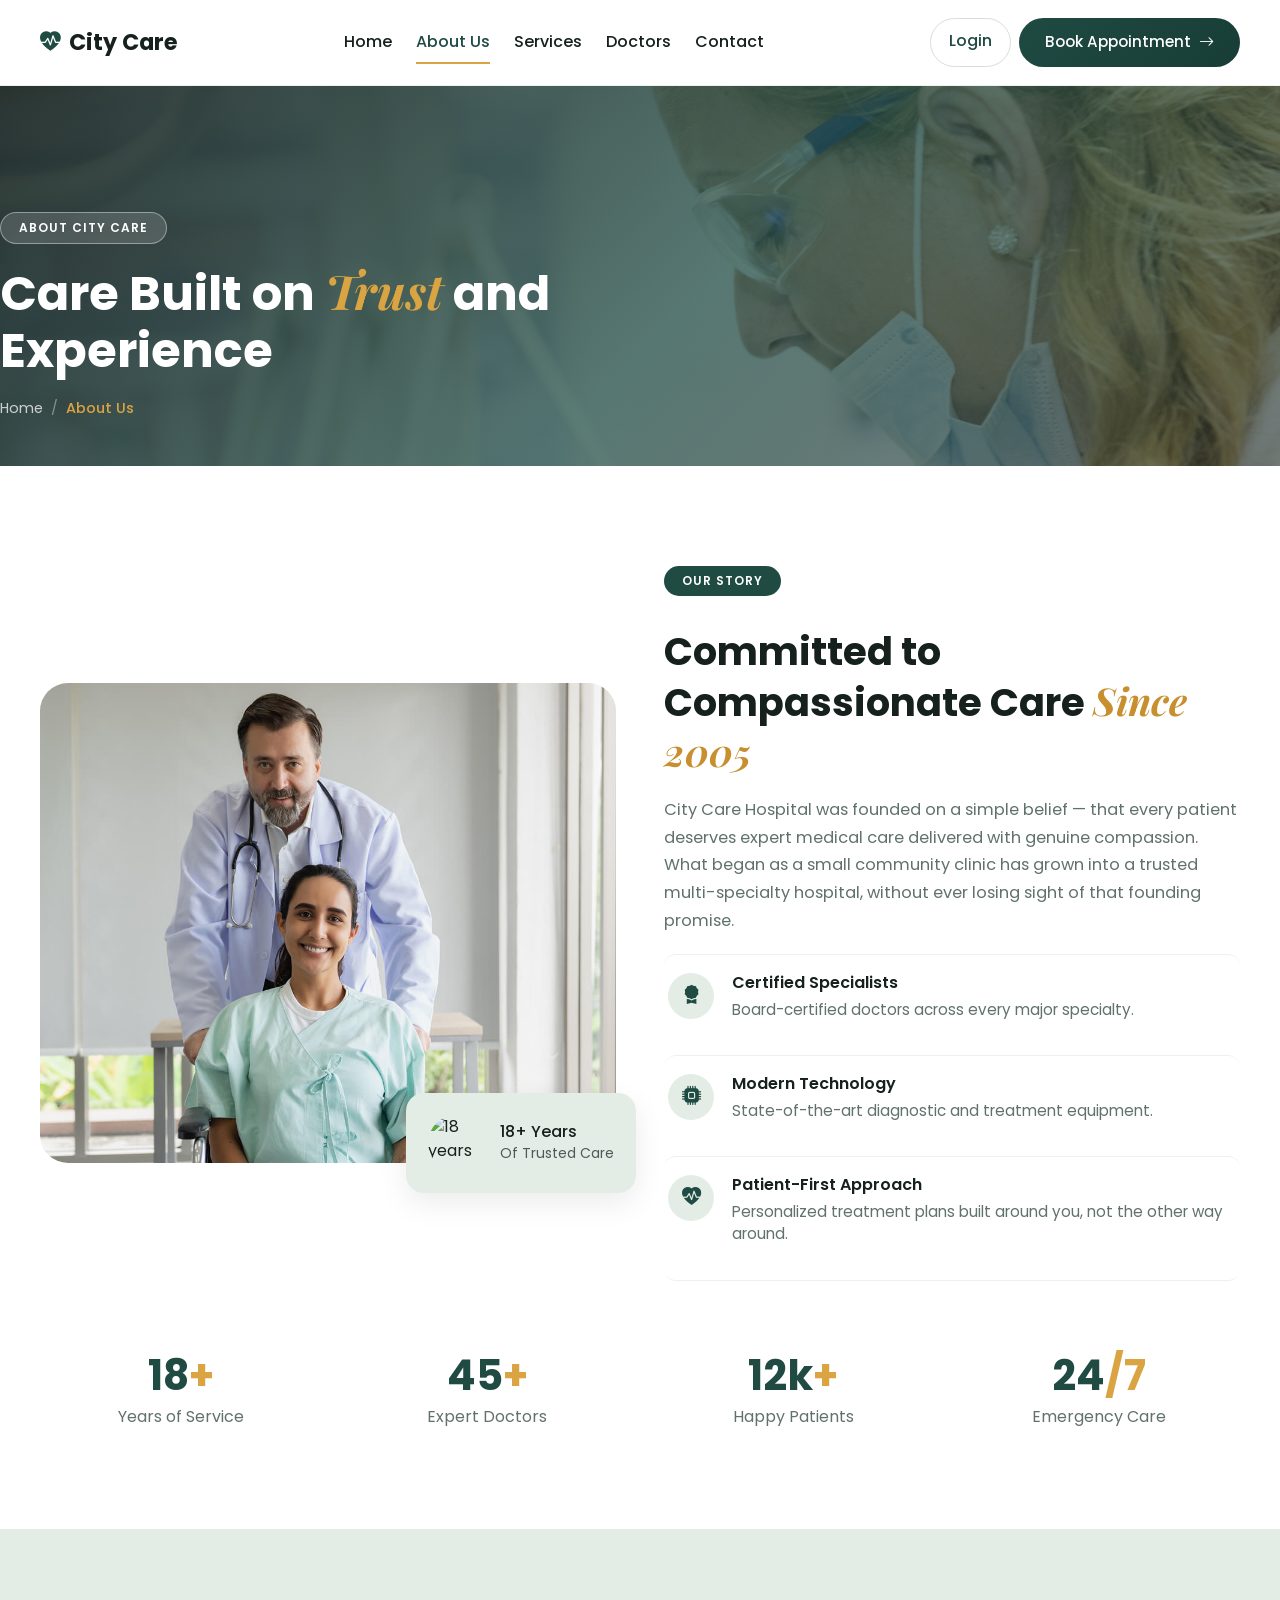
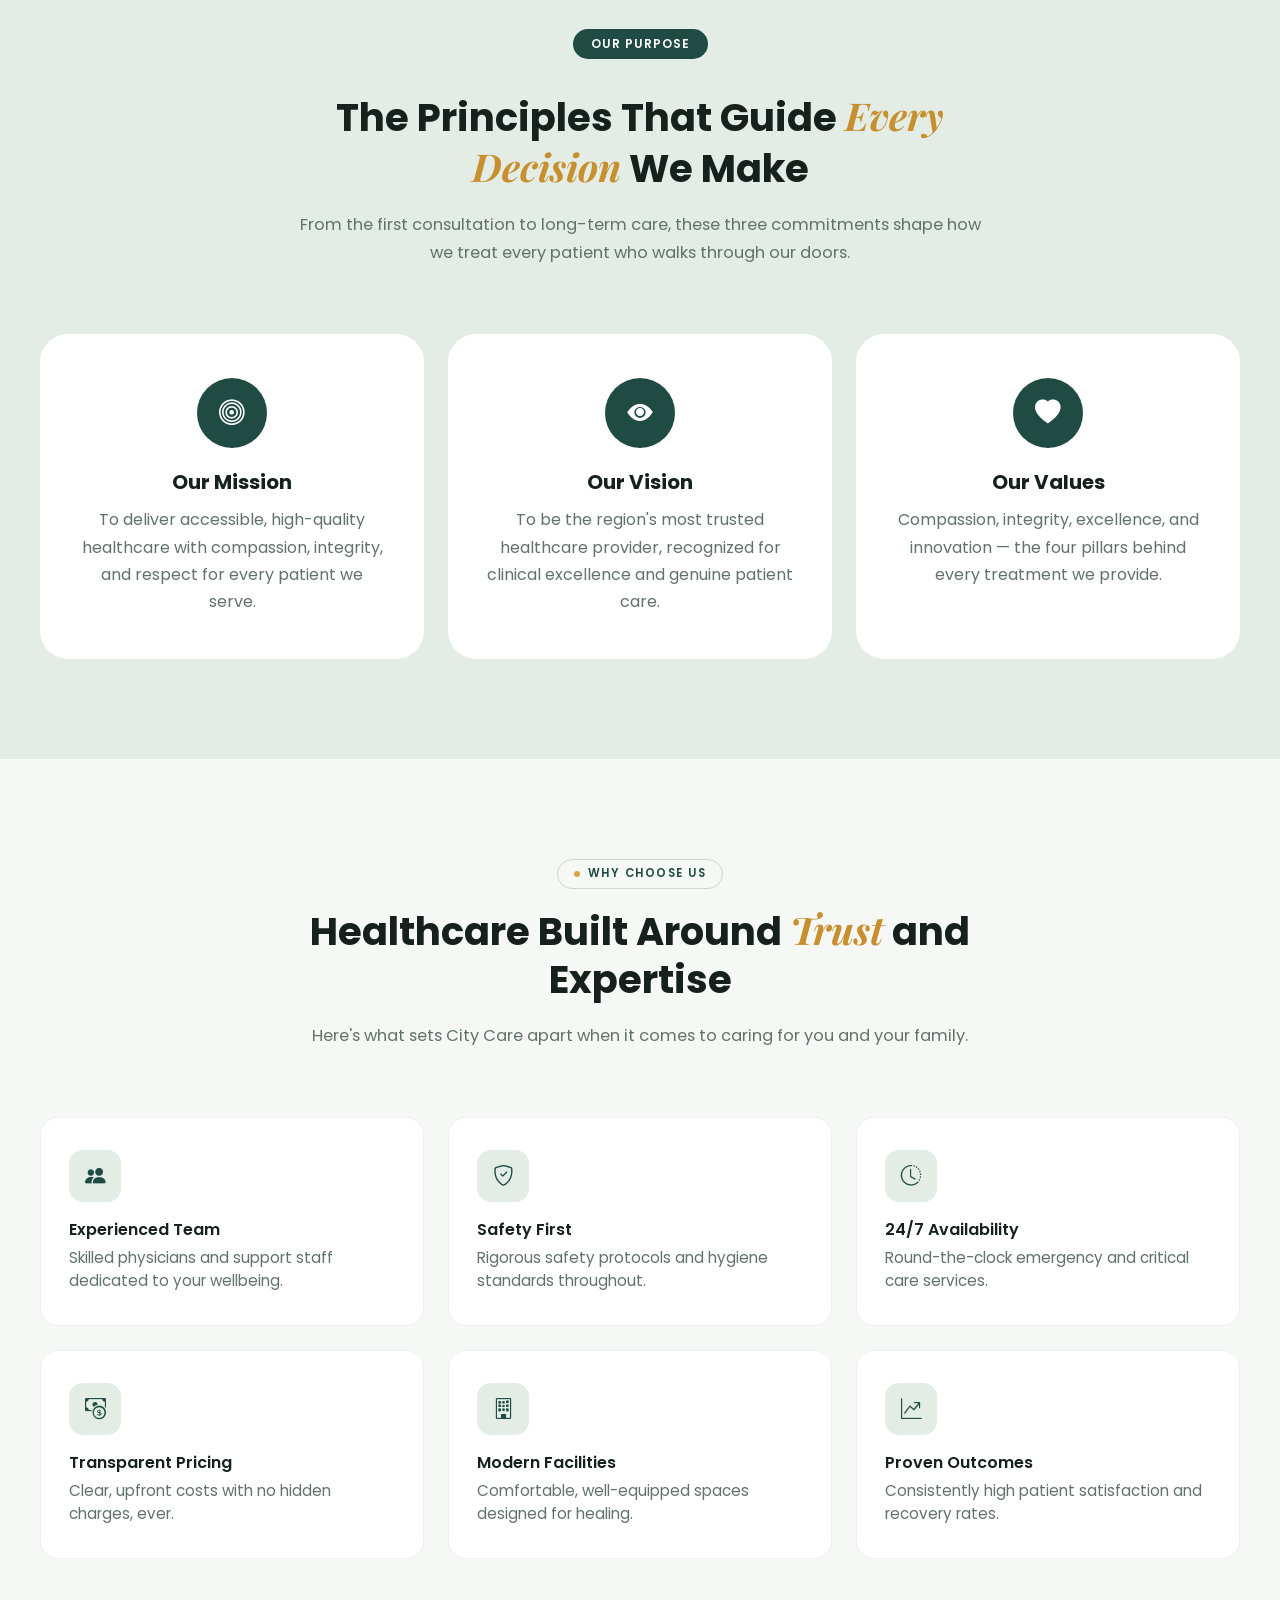
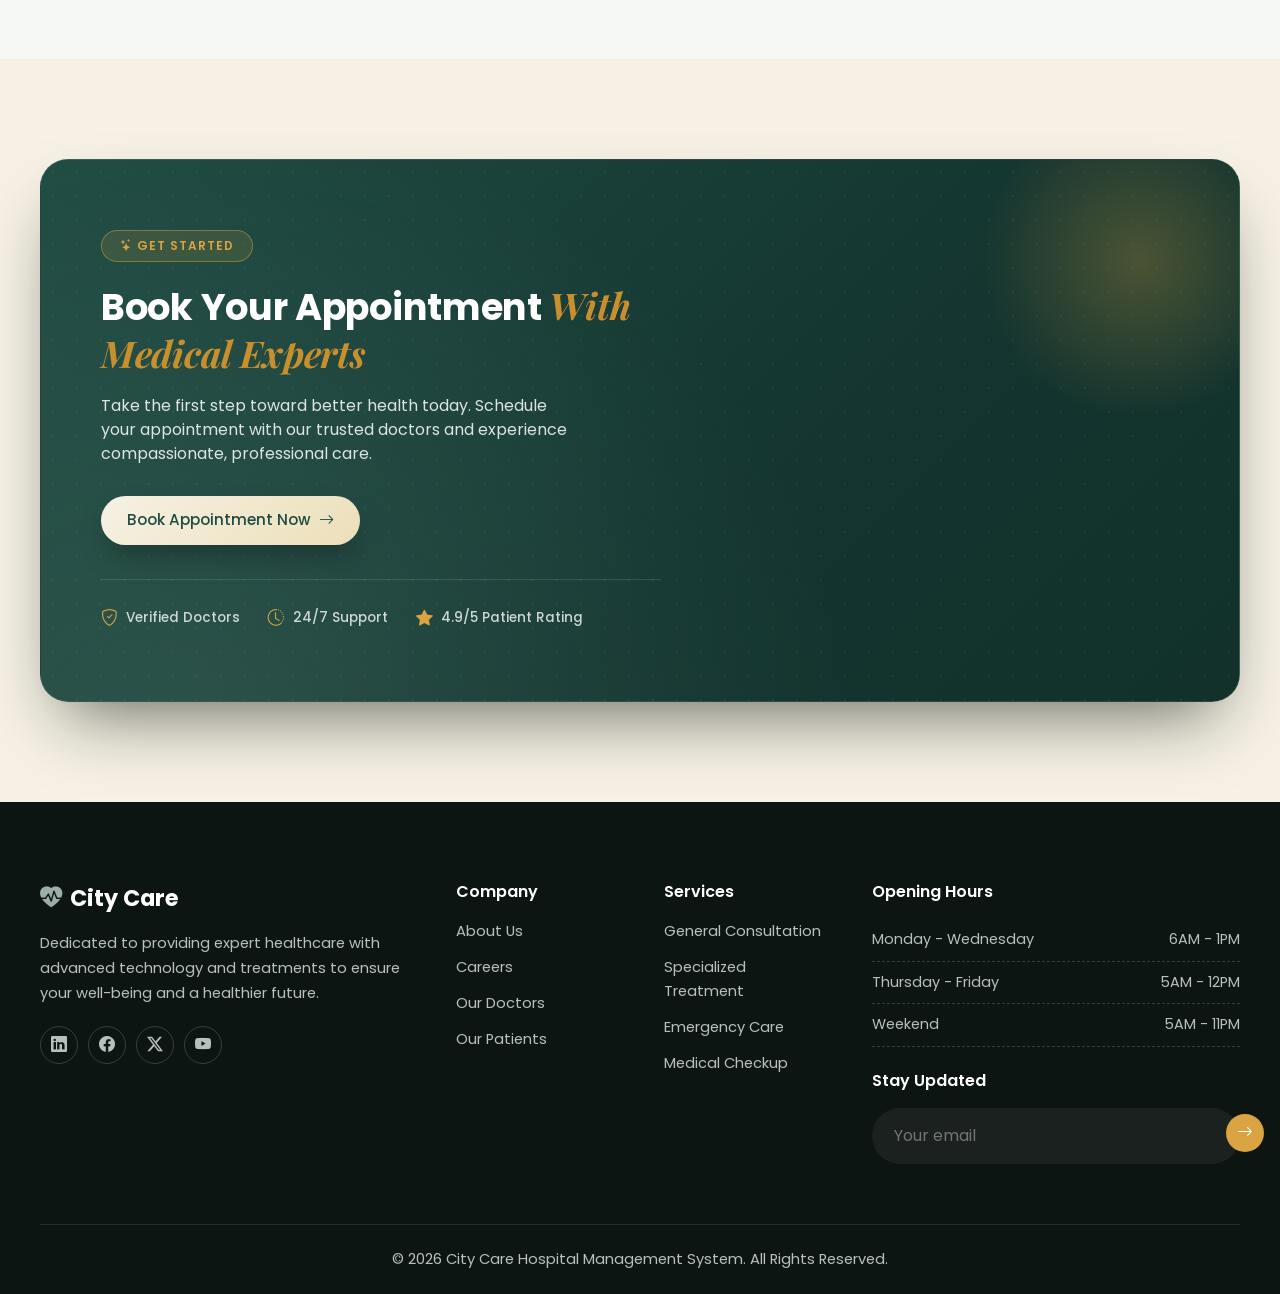
==== about.html @ d6dcb99e "about page design" ====
<!DOCTYPE html>
<html lang="en">
<head>
<meta charset="UTF-8">
<meta name="viewport" content="width=device-width, initial-scale=1.0">
<title>About Us | City Care Hospital</title>

<!-- Bootstrap 5 CSS -->
<link href="https://cdn.jsdelivr.net/npm/bootstrap@5.3.3/dist/css/bootstrap.min.css" rel="stylesheet">
<!-- Bootstrap Icons -->
<link rel="stylesheet" href="https://cdn.jsdelivr.net/npm/bootstrap-icons@1.11.3/font/bootstrap-icons.css">
<!-- Google Fonts -->
<link href="https://fonts.googleapis.com/css2?family=Poppins:wght@400;500;600;700;800&family=Playfair+Display:ital@1&display=swap" rel="stylesheet">

<!-- Site-wide styles (navbar, footer, buttons, cta-banner, section utilities) -->
<link rel="stylesheet" href="css/style.css">
<!-- About page only styles -->
<link rel="stylesheet" href="css/about.css">
</head>
<body>

<!-- ============ NAVBAR ============ -->
<header class="site-header" id="siteHeader">
  <nav class="navbar navbar-light bg-white">
    <div class="container">
      <a class="navbar-brand" href="index.html">
        <i class="bi bi-heart-pulse-fill"></i>City Care
      </a>
      <button class="navbar-toggler" type="button" data-bs-toggle="collapse" data-bs-target="#navMenu"
              aria-controls="navMenu" aria-expanded="false" aria-label="Toggle navigation">
        <span class="toggler-line line1"></span>
        <span class="toggler-line line2"></span>
        <span class="toggler-line line3"></span>
      </button>
      <div class="collapse navbar-collapse" id="navMenu">
        <div class="mobile-menu-card">
          <ul class="navbar-nav mx-auto mb-2 mb-lg-0 text-center">
            <li class="nav-item"><a class="nav-link" href="index.html">Home</a></li>
            <li class="nav-item"><a class="nav-link active" href="about.html">About Us</a></li>
            <li class="nav-item"><a class="nav-link" href="services.html">Services</a></li>
            <li class="nav-item"><a class="nav-link" href="doctors.html">Doctors</a></li>
            <li class="nav-item"><a class="nav-link" href="contact.html">Contact</a></li>
          </ul>
          <div class="d-flex gap-2 justify-content-center mt-3 mt-lg-0">
            <a href="login.php" class="btn btn-login">Login</a>
            <a href="appointment.html" class="btn btn-dark-pill">
              Book Appointment <i class="bi bi-arrow-right"></i>
            </a>
          </div>
        </div>
      </div>
    </div>
  </nav>
</header>

<!-- ============ PAGE HEADER (banner) ============ -->
<section class="page-header">
  <img src="Image/darkostojanovic-doctor-563429.jpg" alt="About City Care Hospital" class="page-header-img">
  <div class="page-header-overlay"></div>
  <div class="container position-relative">
    <span class="badge-pill">ABOUT CITY CARE</span>
    <h1>Care Built on <em>Trust</em> and Experience</h1>
    <nav aria-label="breadcrumb">
      <ol class="page-header-breadcrumb">
        <li><a href="index.html">Home</a></li>
        <li class="active">About Us</li>
      </ol>
    </nav>
  </div>
</section>

<!-- ============ SECTION 1 — OUR STORY ============ -->
<section class="story-section section-pad">
  <div class="container">
    <div class="row g-5 align-items-center">
      <div class="col-lg-6">
        <div class="about-img-wrap reveal">
          <img src="Image/About-CU9S3T4.jpg" alt="City Care Hospital team" class="about-img">
          <div class="about-quote-card">
            <div class="d-flex align-items-center gap-3">
              <img src="https://placehold.co/56x56/2c3e3d/ffffff?text=18" class="rounded-circle" alt="18 years">
              <div>
                <h6 class="mb-0">18+ Years</h6>
                <small class="text-muted">Of Trusted Care</small>
              </div>
            </div>
          </div>
        </div>
      </div>
      <div class="col-lg-6">
        <div class="reveal reveal-delay-1">
          <span class="badge-pill-dark">OUR STORY</span>
          <h2 class="section-title">Committed to Compassionate Care <em>Since 2005</em></h2>
          <p class="section-desc">City Care Hospital was founded on a simple belief — that every patient deserves expert medical care delivered with genuine compassion. What began as a small community clinic has grown into a trusted multi-specialty hospital, without ever losing sight of that founding promise.</p>

          <div class="feature-row">
            <div class="feature-icon"><i class="bi bi-award-fill"></i></div>
            <div>
              <h6>Certified Specialists</h6>
              <p>Board-certified doctors across every major specialty.</p>
            </div>
          </div>
          <div class="feature-row">
            <div class="feature-icon"><i class="bi bi-cpu-fill"></i></div>
            <div>
              <h6>Modern Technology</h6>
              <p>State-of-the-art diagnostic and treatment equipment.</p>
            </div>
          </div>
          <div class="feature-row">
            <div class="feature-icon"><i class="bi bi-heart-pulse-fill"></i></div>
            <div>
              <h6>Patient-First Approach</h6>
              <p>Personalized treatment plans built around you, not the other way around.</p>
            </div>
          </div>
        </div>
      </div>
    </div>

    <div class="row stats-row text-center reveal reveal-delay-2">
      <div class="col-6 col-md-3">
        <h3>18<span>+</span></h3>
        <p>Years of Service</p>
      </div>
      <div class="col-6 col-md-3">
        <h3>45<span>+</span></h3>
        <p>Expert Doctors</p>
      </div>
      <div class="col-6 col-md-3">
        <h3>12k<span>+</span></h3>
        <p>Happy Patients</p>
      </div>
      <div class="col-6 col-md-3">
        <h3>24<span>/7</span></h3>
        <p>Emergency Care</p>
      </div>
    </div>
  </div>
</section>

<!-- ============ SECTION 2 — MISSION, VISION & VALUES ============ -->
<section class="purpose-section section-pad">
  <div class="container">
    <div class="row justify-content-center text-center mb-5">
      <div class="col-lg-7 reveal">
        <span class="badge-pill-dark">OUR PURPOSE</span>
        <h2 class="section-title">The Principles That Guide <em>Every Decision</em> We Make</h2>
        <p class="section-desc mx-auto">From the first consultation to long-term care, these three commitments shape how we treat every patient who walks through our doors.</p>
      </div>
    </div>

    <div class="row g-4">
      <div class="col-lg-4 col-md-6">
        <div class="purpose-card reveal">
          <div class="purpose-icon"><i class="bi bi-bullseye"></i></div>
          <h5>Our Mission</h5>
          <p>To deliver accessible, high-quality healthcare with compassion, integrity, and respect for every patient we serve.</p>
        </div>
      </div>
      <div class="col-lg-4 col-md-6">
        <div class="purpose-card reveal reveal-delay-1">
          <div class="purpose-icon"><i class="bi bi-eye-fill"></i></div>
          <h5>Our Vision</h5>
          <p>To be the region's most trusted healthcare provider, recognized for clinical excellence and genuine patient care.</p>
        </div>
      </div>
      <div class="col-lg-4 col-md-6">
        <div class="purpose-card reveal reveal-delay-2">
          <div class="purpose-icon"><i class="bi bi-heart-fill"></i></div>
          <h5>Our Values</h5>
          <p>Compassion, integrity, excellence, and innovation — the four pillars behind every treatment we provide.</p>
        </div>
      </div>
    </div>
  </div>
</section>

<!-- ============ SECTION 3 — WHY CHOOSE US ============ -->
<section class="why-section section-pad">
  <div class="container">
    <div class="row justify-content-center text-center mb-5">
      <div class="col-lg-7 reveal">
        <span class="badge-outline">WHY CHOOSE US</span>
        <h2 class="section-title">Healthcare Built Around <em>Trust</em> and Expertise</h2>
        <p class="section-desc mx-auto">Here's what sets City Care apart when it comes to caring for you and your family.</p>
      </div>
    </div>

    <div class="row g-4">
      <div class="col-lg-4 col-md-6">
        <div class="why-card reveal">
          <div class="why-icon"><i class="bi bi-people-fill"></i></div>
          <h6>Experienced Team</h6>
          <p>Skilled physicians and support staff dedicated to your wellbeing.</p>
        </div>
      </div>
      <div class="col-lg-4 col-md-6">
        <div class="why-card reveal reveal-delay-1">
          <div class="why-icon"><i class="bi bi-shield-check"></i></div>
          <h6>Safety First</h6>
          <p>Rigorous safety protocols and hygiene standards throughout.</p>
        </div>
      </div>
      <div class="col-lg-4 col-md-6">
        <div class="why-card reveal reveal-delay-2">
          <div class="why-icon"><i class="bi bi-clock-history"></i></div>
          <h6>24/7 Availability</h6>
          <p>Round-the-clock emergency and critical care services.</p>
        </div>
      </div>
      <div class="col-lg-4 col-md-6">
        <div class="why-card reveal">
          <div class="why-icon"><i class="bi bi-cash-coin"></i></div>
          <h6>Transparent Pricing</h6>
          <p>Clear, upfront costs with no hidden charges, ever.</p>
        </div>
      </div>
      <div class="col-lg-4 col-md-6">
        <div class="why-card reveal reveal-delay-1">
          <div class="why-icon"><i class="bi bi-building"></i></div>
          <h6>Modern Facilities</h6>
          <p>Comfortable, well-equipped spaces designed for healing.</p>
        </div>
      </div>
      <div class="col-lg-4 col-md-6">
        <div class="why-card reveal reveal-delay-2">
          <div class="why-icon"><i class="bi bi-graph-up-arrow"></i></div>
          <h6>Proven Outcomes</h6>
          <p>Consistently high patient satisfaction and recovery rates.</p>
        </div>
      </div>
    </div>
  </div>
</section>

<!-- ============ CTA BANNER ============ -->
<section class="cta-banner-section section-pad">
  <div class="container">
    <div class="cta-banner reveal">
      <span class="badge-pill"><i class="bi bi-stars"></i>GET STARTED</span>
      <h2>Book Your Appointment <em>With Medical Experts</em></h2>
      <p>Take the first step toward better health today. Schedule your appointment with our trusted doctors and experience compassionate, professional care.</p>
      <a href="appointment.html" class="btn btn-cream-pill">Book Appointment Now <i class="bi bi-arrow-right"></i></a>
      <div class="cta-trust-row">
        <div class="cta-trust-item"><i class="bi bi-shield-check"></i>Verified Doctors</div>
        <div class="cta-trust-item"><i class="bi bi-clock-history"></i>24/7 Support</div>
        <div class="cta-trust-item"><i class="bi bi-star-fill"></i>4.9/5 Patient Rating</div>
      </div>
    </div>
  </div>
</section>

<!-- ============ FOOTER ============ -->
<footer class="site-footer">
  <div class="container">
    <div class="row g-5">
      <div class="col-lg-4">
        <a class="footer-brand" href="index.html"><i class="bi bi-heart-pulse-fill"></i>City Care</a>
        <p>Dedicated to providing expert healthcare with advanced technology and treatments to ensure your well-being and a healthier future.</p>
        <div class="footer-socials">
          <a href="#"><i class="bi bi-linkedin"></i></a>
          <a href="#"><i class="bi bi-facebook"></i></a>
          <a href="#"><i class="bi bi-twitter-x"></i></a>
          <a href="#"><i class="bi bi-youtube"></i></a>
        </div>
      </div>
      <div class="col-lg-2 col-6">
        <h6>Company</h6>
        <ul class="footer-links">
          <li><a href="about.html">About Us</a></li>
          <li><a href="#">Careers</a></li>
          <li><a href="doctors.html">Our Doctors</a></li>
          <li><a href="#">Our Patients</a></li>
        </ul>
      </div>
      <div class="col-lg-2 col-6">
        <h6>Services</h6>
        <ul class="footer-links">
          <li><a href="services.html">General Consultation</a></li>
          <li><a href="services.html">Specialized Treatment</a></li>
          <li><a href="services.html">Emergency Care</a></li>
          <li><a href="services.html">Medical Checkup</a></li>
        </ul>
      </div>
      <div class="col-lg-4">
        <h6>Opening Hours</h6>
        <div class="hours-row"><span>Monday - Wednesday</span><span>6AM - 1PM</span></div>
        <div class="hours-row"><span>Thursday - Friday</span><span>5AM - 12PM</span></div>
        <div class="hours-row"><span>Weekend</span><span>5AM - 11PM</span></div>

        <h6 class="mt-4">Stay Updated</h6>
        <form class="newsletter-form">
          <input type="email" placeholder="Your email">
          <button type="submit"><i class="bi bi-arrow-right"></i></button>
        </form>
      </div>
    </div>

    <div class="footer-bottom">
      <p class="mb-0">&copy; 2026 City Care Hospital Management System. All Rights Reserved.</p>
    </div>
  </div>
</footer>

<script src="https://cdn.jsdelivr.net/npm/bootstrap@5.3.3/dist/js/bootstrap.bundle.min.js"></script>
<script>
  // Sticky header shadow on scroll
  document.addEventListener('DOMContentLoaded', function () {
    var header = document.getElementById('siteHeader');
    function toggleHeaderShadow() {
      if (window.scrollY > 8) {
        header.classList.add('is-scrolled');
      } else {
        header.classList.remove('is-scrolled');
      }
    }
    toggleHeaderShadow();
    window.addEventListener('scroll', toggleHeaderShadow, { passive: true });

    // Close the mobile menu automatically when a nav link is clicked
    var navMenu = document.getElementById('navMenu');
    if (navMenu) {
      navMenu.querySelectorAll('.nav-link, .btn-login, .btn-dark-pill').forEach(function (link) {
        link.addEventListener('click', function () {
          if (navMenu.classList.contains('show') && window.bootstrap) {
            var collapseInstance = bootstrap.Collapse.getOrCreateInstance(navMenu);
            collapseInstance.hide();
          }
        });
      });
    }
  });

  // Scroll-reveal animation for sections & cards
  document.addEventListener('DOMContentLoaded', function () {
    var revealEls = document.querySelectorAll('.reveal');
    if (!('IntersectionObserver' in window)) {
      revealEls.forEach(function (el) { el.classList.add('is-visible'); });
      return;
    }
    var observer = new IntersectionObserver(function (entries) {
      entries.forEach(function (entry) {
        if (entry.isIntersecting) {
          entry.target.classList.add('is-visible');
          observer.unobserve(entry.target);
        }
      });
    }, { threshold: 0.15, rootMargin: '0px 0px -60px 0px' });
    revealEls.forEach(function (el) { observer.observe(el); });
  });
</script>
</body>
</html>
---- css/style.css ----
/* =========================================================
   City Care Hospital — Home Page Styles
   Breakpoints: Tablet <= 1024px | Mobile <= 767px
   ========================================================= */

:root {
  --dark: #1f4b43;
  --dark-2: #143530;
  --accent: #d9a441;
  --accent-2: #c78f2e;
  --sage: #e3ede6;
  --sage-2: #d3e3d9;
  --cream: #f6f1e4;
  --text: #16211d;
  --text-muted: #61716b;
  --footer-bg: #0c1512;
  --radius-lg: 28px;
  --radius-md: 18px;

  /* Section padding — desktop / tablet(<=1024px) / mobile(<=767px) */
  --sec-pad-y: 100px;
  --sec-pad-x: 40px;
}

@media (max-width: 1024px) {
  :root { --sec-pad-y: 60px; --sec-pad-x: 40px; }
}
@media (max-width: 767px) {
  :root { --sec-pad-y: 50px; --sec-pad-x: 20px; }
}

* { box-sizing: border-box; }

html { scroll-behavior: smooth; }

body {
  font-family: 'Poppins', sans-serif;
  color: var(--text);
  background: #ffffff;
  overflow-x: hidden;
}

em {
  font-family: 'Playfair Display', serif;
  font-style: italic;
  color: var(--accent-2);
}

/* Bootstrap's .container ships with its own 1.5rem left/right gutter
   (--bs-gutter-x) AND a stepped max-width that jumps between fixed
   values (960px from 992px up to 1199px, 1140px from 1200px, etc).
   We handle horizontal spacing ourselves via --sec-pad-x, so the
   gutter is switched off, and instead of Bootstrap's stepped jumps
   (which starved the desktop navbar of room around 1025px-1199px)
   the container just flows with the viewport up to a single sane cap
   so content never stretches edge-to-edge on very wide screens. */
.container,
.container-fluid,
.container-sm,
.container-md,
.container-lg,
.container-xl,
.container-xxl {
  --bs-gutter-x: 0;
  width: 100%;
  max-width: 1320px;
  margin-left: auto;
  margin-right: auto;
  padding-left: 0;
  padding-right: 0;
}

.section-pad {
  padding: var(--sec-pad-y) var(--sec-pad-x);
}
.section-pad > .container { max-width: 1200px; }

/* ---------- Scroll reveal ---------- */
.reveal {
  opacity: 0;
  transform: translateY(28px);
  transition: opacity 0.7s ease, transform 0.7s ease;
}
.reveal.is-visible {
  opacity: 1;
  transform: translateY(0);
}
.reveal-delay-1.is-visible { transition-delay: 0.1s; }
.reveal-delay-2.is-visible { transition-delay: 0.2s; }
.reveal-delay-3.is-visible { transition-delay: 0.3s; }
.reveal-delay-4.is-visible { transition-delay: 0.4s; }

.section-title {
  font-size: 2.4rem;
  font-weight: 700;
  line-height: 1.25;
  margin: 16px 0 18px;
}

.section-desc {
  color: var(--text-muted);
  font-size: 1.02rem;
  line-height: 1.7;
  margin-bottom: 20px;
}

/* ---------- Badges ---------- */
.badge-pill {
  display: inline-block;
  background: rgba(255,255,255,0.15);
  color: #fff;
  border: 1px solid rgba(255,255,255,0.4);
  padding: 6px 18px;
  border-radius: 40px;
  font-size: 0.75rem;
  letter-spacing: 1px;
  font-weight: 600;
  margin-bottom: 20px;
}

.badge-pill-dark {
  display: inline-block;
  background: var(--dark);
  color: #fff;
  padding: 6px 18px;
  border-radius: 40px;
  font-size: 0.75rem;
  letter-spacing: 1px;
  font-weight: 600;
  margin-bottom: 16px;
}

.badge-outline {
  display: inline-block;
  border: 1px solid #cfd6d2;
  color: var(--dark);
  padding: 5px 16px;
  border-radius: 40px;
  font-size: 0.72rem;
  letter-spacing: 1.5px;
  font-weight: 600;
  position: relative;
}
.badge-outline::before {
  content: '';
  display: inline-block;
  width: 6px; height: 6px;
  border-radius: 50%;
  background: var(--accent);
  margin-right: 8px;
}

/* ---------- Buttons ---------- */
.btn-dark-pill {
  background: linear-gradient(135deg, var(--dark) 0%, var(--dark-2) 100%);
  background-size: 160% 160%;
  background-position: 0% 50%;
  color: #fff;
  border-radius: 40px;
  padding: 13px 26px;
  font-weight: 500;
  font-size: 0.95rem;
  display: inline-flex;
  align-items: center;
  gap: 8px;
  border: none;
  box-shadow: 0 6px 18px rgba(31,75,67,0.0);
  transition: background-position 0.5s ease, box-shadow 0.3s ease, transform 0.25s ease;
}
.btn-dark-pill i { transition: transform 0.3s ease; }
.btn-dark-pill:hover {
  background-position: 100% 50%;
  color: #fff;
  transform: translateY(-3px);
  box-shadow: 0 12px 26px rgba(31,75,67,0.28);
}
.btn-dark-pill:hover i { transform: translateX(4px); }
.btn-dark-pill:active { transform: translateY(-1px) scale(0.98); }

.btn-cream-pill {
  background: linear-gradient(135deg, var(--cream) 0%, #ecdfb9 100%);
  color: var(--dark);
  border-radius: 40px;
  padding: 13px 26px;
  font-weight: 500;
  font-size: 0.95rem;
  display: inline-flex;
  align-items: center;
  gap: 8px;
  border: none;
  transition: transform 0.25s ease, box-shadow 0.3s ease;
}
.btn-cream-pill i { transition: transform 0.3s ease; }
.btn-cream-pill:hover {
  transform: translateY(-3px);
  color: var(--dark);
  box-shadow: 0 12px 26px rgba(0,0,0,0.16);
}
.btn-cream-pill:hover i { transform: translateX(4px); }
.btn-cream-pill:active { transform: translateY(-1px) scale(0.98); }

.btn-login {
  color: var(--dark);
  font-weight: 500;
  padding: 10px 18px;
  border: 1px solid #d8ded9;
  border-radius: 40px;
  transition: background 0.25s ease, border-color 0.25s ease, transform 0.2s ease;
}
.btn-login:hover { background: var(--sage); color: var(--dark); border-color: var(--sage-2); transform: translateY(-2px); }

/* ============ NAVBAR ============ */
.site-header {
  border-bottom: 1px solid #eef1ef;
  position: sticky;
  top: 0;
  z-index: 1030;
  background: #fff;
  transition: box-shadow 0.3s ease, padding 0.3s ease;
}
.site-header.is-scrolled {
  box-shadow: 0 8px 24px rgba(15,28,25,0.08);
  border-bottom-color: transparent;
}

.navbar {
  padding: 18px 0;
  transition: padding 0.3s ease;
}
.navbar > .container { padding-left: var(--sec-pad-x); padding-right: var(--sec-pad-x); position: relative; }
.site-header.is-scrolled .navbar { padding: 12px 0; }

.navbar-brand {
  font-weight: 700;
  font-size: 1.4rem;
  color: var(--text) !important;
  display: flex;
  align-items: center;
  gap: 8px;
  /* Bootstrap's own .navbar-brand ships with margin-right: 1rem,
     which added an extra 16px only on the logo side and threw off
     the equal-gap split around the centered nav links. */
  margin-right: 0;
}
.navbar-brand i { color: var(--dark); font-size: 1.3rem; }

.nav-link {
  color: var(--text) !important;
  font-weight: 500;
  margin: 0 12px;
  position: relative;
}
.nav-link::after {
  content: '';
  position: absolute;
  left: 0; bottom: -2px;
  width: 0; height: 2px;
  background: var(--accent);
  transition: width 0.3s ease;
}
.nav-link.active, .nav-link:hover { color: var(--dark) !important; }
.nav-link.active::after, .nav-link:hover::after { width: 100%; }

/* ---------- Custom animated hamburger / cross toggler ---------- */
.navbar-toggler {
  width: 46px;
  height: 46px;
  display: flex;
  flex-direction: column;
  align-items: center;
  justify-content: center;
  gap: 5px;
  background: var(--sage);
  border: none;
  border-radius: 12px;
  padding: 0;
  box-shadow: none !important;
  transition: background 0.3s ease;
}
.navbar-toggler:hover { background: var(--sage-2); }
.navbar-toggler:focus { box-shadow: none; outline: none; }
.navbar-toggler .toggler-line {
  display: block;
  width: 20px;
  height: 2px;
  border-radius: 2px;
  background: var(--dark);
  transition: transform 0.3s ease, opacity 0.25s ease;
}
.navbar-toggler[aria-expanded="true"] { background: var(--dark); }
.navbar-toggler[aria-expanded="true"] .toggler-line { background: #fff; }
.navbar-toggler[aria-expanded="true"] .toggler-line.line1 { transform: translateY(7px) rotate(45deg); }
.navbar-toggler[aria-expanded="true"] .toggler-line.line2 { opacity: 0; transform: scaleX(0); }
.navbar-toggler[aria-expanded="true"] .toggler-line.line3 { transform: translateY(-7px) rotate(-45deg); }

/* ---------- Desktop nav — expanded from custom 1025px breakpoint up ---------- */
/* (Bootstrap's own breakpoints don't land on 1024px, so the toggle/expand
   behaviour is handled manually here instead of via .navbar-expand-lg) */
@media (min-width: 1025px) {
  .navbar-toggler { display: none !important; }
  .navbar-collapse {
    display: flex !important;
    flex-basis: auto;
    flex-grow: 1;
    align-items: center;
  }
  /* .mobile-menu-card only exists to give the mobile dropdown its own
     white card + padding — on desktop it must not interfere with the
     row layout, so it becomes a transparent pass-through flex row. */
  .mobile-menu-card {
    display: flex !important;
    align-items: center;
    flex: 1;
    background: transparent;
    padding: 0;
    margin: 0;
    box-shadow: none;
    border: none;
  }
  /* Nav links sit centered in the middle of the header, with the
     logo on the left and the login/book buttons hugging the right —
     auto margins on both sides of the nav (and before the buttons)
     split the remaining space evenly, and unlike absolute-centering
     this can never overlap the buttons on a narrower desktop width. */
  /* Exactly two auto-margin edges (nav's left, buttons' left) split
     the leftover space into two EQUAL gaps: logo-to-nav and
     nav-to-buttons. (Giving the nav auto margins on both sides, on
     top of the buttons' own left auto margin, was three competing
     auto edges — the middle gap ended up roughly double the first.) */
  .navbar-collapse .navbar-nav {
    flex-direction: row;
    margin: 0 !important;
    margin-left: auto !important;
  }
  .navbar-collapse .d-flex {
    flex-direction: row !important;
    margin-left: auto !important;
  }
}

/* ---------- Mobile dropdown menu panel — up to 1024px ---------- */
@media (max-width: 1024px) {
  /* Float the open menu over the page instead of pushing content
     (like the hero) down when it expands. */
  .navbar { position: relative; }
  .navbar > .container { position: relative; }

  /* Keep the toggle button breathing room when the sticky header
     shrinks on scroll — the desktop padding drop (18px -> 12px) reads
     as too tight on mobile, where the header sits flush at the very
     top of the viewport. */
  .site-header.is-scrolled .navbar { padding: 16px 0; }
  .navbar-collapse {
    position: absolute;
    top: 138%;
    left: 0;
    right: 0;
    /* Solid backdrop color filling the whole space below the header,
       so whatever section sits behind (hero image, etc.) never shows
       through — the white menu card floats on top of this with its
       own padding/gap. */
    background: var(--sage);
    margin-top: 0;
    padding: 16px;
    min-height: 100vh;
    z-index: 1040;
  }
  .mobile-menu-card {
    background: #fff;
    border-radius: var(--radius-md);
    padding: 18px;
    box-shadow: 0 20px 45px rgba(15,28,25,0.18);
    border: 1px solid #eef1ef;
    position: relative;
    z-index: 1;
  }
  .navbar-nav { gap: 2px; }
  .nav-link {
    margin: 0 !important;
    padding: 13px 16px !important;
    border-radius: 10px;
    text-align: left;
  }
  .nav-link::after { display: none; }
  .nav-link.active, .nav-link:hover { background: var(--sage); }
  .navbar-nav + div {
    border-top: 1px solid #eef1ef;
    margin-top: 14px;
    padding-top: 16px;
    flex-direction: column;
  }
  .navbar-nav + div .btn-login,
  .navbar-nav + div .btn-dark-pill {
    width: 100%;
    justify-content: center;
  }
}

/* ============ HERO ============ */
.hero {
  position: relative;
  min-height: 640px;
  display: flex;
  align-items: center;
  overflow: hidden;
}
.hero .container { padding-left: 0; padding-right: 0; max-width: 1400px; position: relative; z-index: 2; }

/* ---------- Hero image slider ---------- */
.hero-carousel {
  position: absolute;
  inset: 0;
  z-index: 0;
}
.hero-carousel .carousel-inner,
.hero-carousel .carousel-item {
  height: 100%;
}
.hero-carousel .carousel-item img {
  width: 100%;
  height: 100%;
  object-fit: cover;
  display: block;
  animation: heroZoom 9s ease-in-out infinite alternate;
}
@keyframes heroZoom {
  from { transform: scale(1); }
  to { transform: scale(1.08); }
}

.hero-carousel-indicators {
  position: absolute;
  left: var(--sec-pad-x);
  bottom: 28px;
  z-index: 3;
  display: flex;
  gap: 10px;
}
.hero-carousel-indicators button {
  width: 30px;
  height: 4px;
  border: none;
  border-radius: 4px;
  background: rgba(255,255,255,0.4);
  padding: 0;
  transition: background 0.3s ease, width 0.3s ease;
}
.hero-carousel-indicators button.active { background: var(--accent); width: 42px; }

.hero-carousel-arrow {
  position: absolute;
  top: 50%;
  transform: translateY(-50%);
  z-index: 3;
  width: 46px; height: 46px;
  border-radius: 50%;
  border: 1px solid rgba(255,255,255,0.4);
  background: rgba(15,28,25,0.35);
  color: #fff;
  display: flex;
  align-items: center;
  justify-content: center;
  font-size: 1.1rem;
  transition: background 0.3s ease, border-color 0.3s ease, transform 0.3s ease;
}
.hero-carousel-arrow:hover { background: var(--accent); border-color: var(--accent); }
.hero-carousel-arrow.prev { left: var(--sec-pad-x); }
.hero-carousel-arrow.next { right: var(--sec-pad-x); }

.hero-overlay {
  position: absolute; inset: 0;
  z-index: 1;
  background: linear-gradient(100deg, rgba(12,21,18,0.88) 15%, rgba(15,28,25,0.55) 60%, rgba(15,28,25,0.25) 100%);
}
.hero-text {
  position: relative;
  padding: var(--sec-pad-y) var(--sec-pad-x);
  color: #fff;
  animation: heroFadeUp 0.9s ease both;
}
.hero-title {
  font-size: 3.4rem;
  font-weight: 700;
  line-height: 1.18;
  margin-bottom: 20px;
}
.hero-desc { font-size: 1.05rem; opacity: 0.9; max-width: 520px; margin-bottom: 30px; }
.hero-actions { margin-top: 10px; }

@keyframes heroFadeUp {
  from { opacity: 0; transform: translateY(24px); }
  to { opacity: 1; transform: translateY(0); }
}

.watch-now {
  display: flex;
  align-items: center;
  gap: 12px;
  color: #fff;
  font-weight: 500;
  text-decoration: none;
}
.play-circle {
  width: 46px; height: 46px;
  border: 1px solid rgba(255,255,255,0.6);
  border-radius: 50%;
  display: flex; align-items: center; justify-content: center;
  font-size: 1.1rem;
  transition: background 0.3s ease, transform 0.3s ease, border-color 0.3s ease;
}
.watch-now:hover { color: #fff; }
.watch-now:hover .play-circle {
  background: var(--accent);
  border-color: var(--accent);
  transform: scale(1.08);
}

/* ============ ABOUT ============ */
.about-img-wrap { position: relative; }
.about-img { width: 100%; height: 480px; object-fit: cover; border-radius: var(--radius-lg); display: block; }
.about-quote-card img.rounded-circle {
  width: 56px;
  height: 56px;
  object-fit: cover;
  flex-shrink: 0;
}
.about-quote-card {
  position: absolute;
  right: -20px; bottom: -30px;
  background: var(--sage);
  border-radius: var(--radius-md);
  padding: 22px;
  max-width: 320px;
  box-shadow: 0 10px 30px rgba(0,0,0,0.08);
}

.feature-row {
  display: flex;
  gap: 18px;
  padding: 18px 4px;
  border-top: 1px solid #eef1ef;
  border-radius: 12px;
  transition: background 0.3s ease, padding-left 0.3s ease;
}
.feature-row:last-of-type { border-bottom: 1px solid #eef1ef; }
.feature-row:hover { background: #f7faf8; padding-left: 12px; }
.feature-icon {
  flex: 0 0 auto;
  width: 46px; height: 46px;
  border-radius: 50%;
  background: var(--sage);
  color: var(--dark);
  display: flex; align-items: center; justify-content: center;
  font-size: 1.2rem;
  transition: background 0.3s ease, color 0.3s ease, transform 0.3s ease;
}
.feature-row:hover .feature-icon { background: var(--dark); color: #fff; transform: rotate(-8deg) scale(1.05); }
.feature-row h6 { font-weight: 600; margin-bottom: 6px; }
.feature-row p { color: var(--text-muted); font-size: 0.95rem; }

.stats-row { margin-top: 70px; }
.stats-row .col-6 { transition: transform 0.3s ease; }
.stats-row .col-6:hover { transform: translateY(-4px); }
.stats-row h3 { font-size: 2.6rem; font-weight: 700; color: var(--dark); margin-bottom: 4px; }
.stats-row h3 span { color: var(--accent); }
.stats-row p { color: var(--text-muted); margin-bottom: 0; }

/* ============ SERVICES ============ */

.services-section {
  background: #e3ede6;
}

.services-box {
  background: #f6f8f6;
  border-radius: var(--radius-lg);
  padding: 60px;
}
.service-card {
  position: relative;
  border-radius: var(--radius-md);
  overflow: hidden;
  background: #fff;
  box-shadow: 0 4px 14px rgba(15,28,25,0.05);
  transition: transform 0.35s ease, box-shadow 0.35s ease;
}
.service-card:hover {
  transform: translateY(-8px);
  box-shadow: 0 20px 40px rgba(15,28,25,0.16);
}
.service-card .service-img-wrap { overflow: hidden; }
.service-card img {
  width: 100%; height: 260px; object-fit: cover; display: block;
  transition: transform 0.5s ease;
}
.service-card:hover img { transform: scale(1.08); }
.service-arrow {
  position: absolute;
  top: 18px; right: 18px;
  width: 42px; height: 42px;
  background: var(--accent);
  color: #fff;
  border-radius: 50%;
  display: flex; align-items: center; justify-content: center;
  font-size: 1.1rem;
  transition: transform 0.3s ease, background 0.3s ease;
}
.service-card:hover .service-arrow { transform: rotate(45deg) scale(1.1); background: var(--dark); }
.service-caption { padding: 22px 20px; }
.service-caption h6 { font-weight: 600; margin-bottom: 8px; }
.service-caption p { color: var(--text-muted); font-size: 0.92rem; }

/* ============ PROCESS ============ */
.process-section { background: #fff; }
.process-steps { text-align: left; }
.process-steps .col-md-4 {
  padding-top: 26px;
  border-top: 2px solid #e5e9e6;
  margin-bottom: 20px;
}
.step-num { color: #9caea6; font-weight: 600; font-size: 0.9rem; }
.process-steps h5 { font-weight: 600; margin: 10px 0; }
.process-steps p { color: var(--text-muted); font-size: 0.95rem; }
.process-img img { width: 100%; border-radius: var(--radius-lg); display: block; }

/* ============ APPOINTMENT ============ */

.appointment-section {
  background: #1f4b43;
}

.appointment-box {
  background: var(--sage);
  border-radius: var(--radius-lg);
  overflow: hidden;
}
.appointment-img { position: relative; min-height: 560px; }
.appointment-img img { width: 100%; height: 100%; object-fit: cover; position: absolute; inset: 0; }
.appointment-img-text {
  position: relative;
  z-index: 2;
  color: #fff;
  padding: 60px;
  height: 100%;
  display: flex;
  flex-direction: column;
  justify-content: flex-end;
  background: linear-gradient(180deg, rgba(20,30,29,0) 20%, rgba(20,30,29,0.85) 100%);
}
.appointment-img-text h2 { font-size: 2rem; font-weight: 700; margin-bottom: 14px; }
.appointment-img-text p { opacity: 0.9; margin-bottom: 24px; }
/* .appointment-img-text is a column flexbox, whose default
   align-items: stretch was stretching the button to full width. */
.appointment-img-text .btn-cream-pill { align-self: flex-start; }

.appointment-form { padding: 60px; }
.appointment-form .form-label { font-weight: 500; margin-bottom: 6px; }
.appointment-form .form-control,
.appointment-form .form-select {
  border-radius: 10px;
  border: none;
  padding: 12px 14px;
}

/* ============ DOCTORS ============ */
.doctors-section {
  background: rgb(246, 248, 246);
}
.doctor-mini-card {
  position: relative;
  border-radius: var(--radius-md);
  overflow: hidden;
  box-shadow: 0 4px 14px rgba(15,28,25,0.06);
  transition: box-shadow 0.35s ease, transform 0.35s ease;
}
.doctor-mini-card:hover { transform: translateY(-8px); box-shadow: 0 20px 40px rgba(15,28,25,0.18); }
.doctor-mini-card img {
  width: 100%; height: 380px; object-fit: cover; display: block;
  transition: transform 0.5s ease;
}
.doctor-mini-card:hover img { transform: scale(1.06); }
.doctor-socials {
  position: absolute;
  top: 16px; left: 16px;
  display: flex;
  flex-direction: column;
  gap: 8px;
  opacity: 0;
  transform: translateX(-10px);
  transition: opacity 0.3s ease, transform 0.3s ease;
}
.doctor-mini-card:hover .doctor-socials { opacity: 1; transform: translateX(0); }
.doctor-socials a {
  width: 32px; height: 32px;
  background: rgba(255,255,255,0.95);
  color: var(--dark);
  border-radius: 50%;
  display: flex; align-items: center; justify-content: center;
  font-size: 0.85rem;
  transition: background 0.25s ease, color 0.25s ease;
}
.doctor-socials a:hover { background: var(--accent); color: #fff; }
.doctor-name-tag {
  position: absolute;
  left: 16px; bottom: 16px; right: 16px;
  background: #fff;
  border-radius: 12px;
  padding: 12px 16px;
  transition: background 0.3s ease;
}
.doctor-mini-card:hover .doctor-name-tag { background: var(--cream); }
.doctor-name-tag h6 { margin-bottom: 2px; font-weight: 600; }
.doctor-name-tag small { color: var(--text-muted); }

/* ============ TESTIMONIALS ============ */
.testimonial-box {
  background: var(--sage);
  border-radius: var(--radius-lg);
  padding: 60px;
}
.testimonial-main-card, .testimonial-mini-card {
  background: #fff;
  border-radius: var(--radius-md);
  padding: 26px;
  height: 100%;
  transition: transform 0.3s ease, box-shadow 0.3s ease;
}
.testimonial-main-card:hover, .testimonial-mini-card:hover {
  transform: translateY(-6px);
  box-shadow: 0 18px 36px rgba(15,28,25,0.14);
}
.stars { color: var(--accent); margin-bottom: 14px; }
.testimonial-main-card p, .testimonial-mini-card p { color: var(--text); line-height: 1.7; }

/* Auto-sliding testimonial marquee — right to left, continuous loop.
   The card set is duplicated in the HTML (two .testimonial-slide-set
   blocks) and the track animates from 0 to -50%, i.e. exactly one
   copy's width, so the loop is seamless. */
.testimonial-slider {
  overflow: hidden;
  margin-top: 32px;
  -webkit-mask-image: linear-gradient(90deg, transparent 0, #000 40px, #000 calc(100% - 40px), transparent 100%);
  mask-image: linear-gradient(90deg, transparent 0, #000 40px, #000 calc(100% - 40px), transparent 100%);
}
.testimonial-slider-track {
  display: flex;
  width: max-content;
  animation: testimonialSlide 28s linear infinite;
}
.testimonial-slider:hover .testimonial-slider-track { animation-play-state: paused; }
.testimonial-slide-set {
  display: flex;
  gap: 24px;
  padding-right: 24px;
  flex-shrink: 0;
}
.testimonial-slider .testimonial-mini-card {
  width: 380px;
  flex: 0 0 380px;
}
@keyframes testimonialSlide {
  from { transform: translateX(0); }
  to { transform: translateX(-50%); }
}
@media (prefers-reduced-motion: reduce) {
  .testimonial-slider-track { animation: none; }
}

/* ============ FAQ ============ */

.faq-section  {
  background: var(--sage);
}

.faq-img-wrap { margin-top: 24px; }
.faq-img-wrap img { width: 100%; border-radius: var(--radius-md); display: block; }
.faq-help-card {
  background: #fff;
  border-radius: var(--radius-md);
  padding: 24px;
  margin-top: 20px;
}
.faq-help-card h6 { font-weight: 600; margin-bottom: 8px; }

.accordion-item {
  border: none;
  margin-bottom: 14px;
  border-radius: var(--radius-md) !important;
  overflow: hidden;
  transition: box-shadow 0.3s ease;
}
.accordion-item:hover { box-shadow: 0 8px 24px rgba(15,28,25,0.08); }
.accordion-button {
  background: #f6f8f6;
  font-weight: 500;
  padding: 20px 24px;
  border-radius: var(--radius-md) !important;
  transition: background 0.3s ease, color 0.3s ease;
}
.accordion-button::after { transition: transform 0.3s ease; }
.accordion-button:not(.collapsed) {
  background: linear-gradient(135deg, var(--dark) 0%, var(--dark-2) 100%);
  color: #fff;
  box-shadow: none;
}
.accordion-button:not(.collapsed)::after { filter: invert(1) brightness(2); }
.accordion-button:focus { box-shadow: none; }
.accordion-body { color: var(--text-muted); padding: 4px 24px 22px; background: #f6f8f6; }

/* ============ CTA BANNER ============ */
.cta-banner-section { background: var(--cream); }
.cta-banner {
  background:
    radial-gradient(circle at 12% 115%, rgba(122,168,150,0.22) 0%, rgba(122,168,150,0) 55%),
    linear-gradient(135deg, var(--dark) 0%, var(--dark-2) 60%, #12312b 100%);
  color: #fff;
  border-radius: var(--radius-lg);
  padding: 70px 60px;
  position: relative;
  overflow: hidden;
  border: 1px solid rgba(255,255,255,0.08);
  box-shadow: 0 34px 70px -24px rgba(6,16,14,0.6);
}
.cta-banner::before {
  content: '';
  position: absolute;
  inset: 0;
  background-image: radial-gradient(rgba(255,255,255,0.07) 1px, transparent 1px);
  background-size: 24px 24px;
  opacity: 0.6;
  pointer-events: none;
}
.cta-banner::after {
  content: '';
  position: absolute;
  right: -60px; top: -60px;
  width: 320px; height: 320px;
  border-radius: 50%;
  background: radial-gradient(circle, rgba(217,164,65,0.28) 0%, rgba(217,164,65,0) 70%);
  pointer-events: none;
}
.cta-banner .badge-pill {
  background: rgba(217,164,65,0.14);
  border-color: rgba(217,164,65,0.45);
  color: var(--accent);
}
.cta-banner .badge-pill i { margin-right: 4px; }
.cta-banner h2 { font-size: 2.3rem; font-weight: 700; line-height: 1.25; max-width: 560px; margin-bottom: 16px; position: relative; letter-spacing: -0.3px; }
.cta-banner p { max-width: 480px; opacity: 0.85; margin-bottom: 30px; position: relative; }
.cta-banner .btn-cream-pill { position: relative; box-shadow: 0 14px 30px -8px rgba(0,0,0,0.35); }

.cta-trust-row {
  display: flex;
  flex-wrap: wrap;
  gap: 28px;
  margin-top: 34px;
  padding-top: 26px;
  border-top: 1px solid rgba(255,255,255,0.12);
  position: relative;
  max-width: 560px;
}
.cta-trust-item {
  display: flex;
  align-items: center;
  gap: 8px;
  font-size: 0.85rem;
  font-weight: 500;
  color: rgba(255,255,255,0.78);
}
.cta-trust-item i { color: var(--accent); font-size: 1.05rem; }

/* ============ FOOTER ============ */
.site-footer {
  background: var(--footer-bg);
  color: #b8c0bc;
  padding: 80px var(--sec-pad-x) 0;
}
.footer-brand {
  font-size: 1.4rem;
  font-weight: 700;
  color: #fff !important;
  display: flex; align-items: center; gap: 8px;
  margin-bottom: 16px;
  text-decoration: none;
}
.footer-brand i { color: #9caea6; }
.site-footer p { font-size: 0.92rem; line-height: 1.7; }

.footer-socials { display: flex; gap: 10px; margin-top: 20px; }
.footer-socials a {
  width: 38px; height: 38px;
  border: 1px solid #33403c;
  border-radius: 50%;
  display: flex; align-items: center; justify-content: center;
  color: #b8c0bc;
  transition: background 0.3s ease, color 0.3s ease, transform 0.3s ease, border-color 0.3s ease;
}
.footer-socials a:hover {
  background: var(--accent);
  border-color: var(--accent);
  color: #fff;
  transform: translateY(-3px);
}

.site-footer h6 { color: #fff; font-weight: 600; margin-bottom: 18px; }
.footer-links { list-style: none; padding: 0; margin: 0; }
.footer-links li { margin-bottom: 12px; }
.footer-links a { color: #b8c0bc; text-decoration: none; font-size: 0.92rem; }
.footer-links a:hover { color: #fff; }

.hours-row {
  display: flex; justify-content: space-between;
  padding: 10px 0;
  border-bottom: 1px dashed #33403c;
  font-size: 0.9rem;
}

.newsletter-form {
  display: flex;
  background: #1a211f;
  border-radius: 40px;
  padding: 6px;
  margin-top: 10px;
}
.newsletter-form input {
  flex: 1;
  background: transparent;
  border: none;
  color: #fff;
  padding: 10px 16px;
  outline: none;
}
.newsletter-form button {
  background: var(--accent);
  color: #fff;
  border: none;
  border-radius: 50%;
  width: 38px; height: 38px;
  flex: 0 0 auto;
  transition: background 0.3s ease, transform 0.3s ease;
}
.newsletter-form button:hover { background: var(--accent-2); transform: scale(1.08); }

.footer-bottom {
  border-top: 1px solid #262f2c;
  margin-top: 60px;
  padding: 22px 0;
  text-align: center;
  font-size: 0.85rem;
}

/* =========================================================
   TABLET — max-width: 1024px
   ========================================================= */
@media (max-width: 1024px) {
  .section-title { font-size: 2rem; }

  .hero { min-height: 560px; }
  .hero-title { font-size: 2.6rem; }
  .hero-carousel-arrow { width: 40px; height: 40px; font-size: 1rem; }

  .about-quote-card { position: static; margin-top: -40px; margin-left: auto; margin-right: auto; }

  .services-box { padding: 40px; }
  .service-card img { height: 220px; }

  .appointment-img { min-height: 420px; }
  .appointment-img-text { padding: 40px; }
  .appointment-form { padding: 40px; }

  .doctor-mini-card img { height: 320px; }

  .testimonial-box { padding: 40px; }
  .testimonial-slider .testimonial-mini-card { width: 320px; flex: 0 0 320px; }

  .cta-banner { padding: 50px 40px; }
  .cta-banner h2 { font-size: 1.9rem; }

  .stats-row { margin-top: 50px; }
  .stats-row h3 { font-size: 2.2rem; }
}

/* =========================================================
   MOBILE — max-width: 767px
   ========================================================= */
@media (max-width: 767px) {
  .section-title { font-size: 1.6rem; }
  .badge-outline, .badge-pill, .badge-pill-dark { font-size: 0.68rem; padding: 5px 14px; }

  .navbar-nav { margin-bottom: 14px; }
  .nav-link { margin: 6px 0; }

  .hero { min-height: 480px; text-align: center; }
  .hero-title { font-size: 1.9rem; }
  .hero-desc { margin-left: auto; margin-right: auto; }
  .hero-actions { justify-content: center; }
  .hero-carousel-arrow { display: none; }
  .hero-carousel-indicators { left: 0; right: 0; justify-content: center; }

  .about-img-wrap { margin-bottom: 60px; }
  .about-quote-card { position: static; margin-top: -50px; max-width: 100%; }

  .feature-row { flex-direction: column; gap: 10px; text-align: center; align-items: center; }

  .stats-row { margin-top: 40px; }
  .stats-row .col-6 { margin-bottom: 24px; }
  .stats-row h3 { font-size: 1.9rem; }

  .services-box { padding: 24px; border-radius: var(--radius-md); }
  .service-card img { height: 200px; }

  .process-steps .col-md-4 { text-align: center; }

  .appointment-img { min-height: 280px; }
  .appointment-img-text { padding: 26px; }
  .appointment-form { padding: 26px; }
  .appointment-img-text h2 { font-size: 1.5rem; }

  .doctor-mini-card img { height: 300px; }

  .testimonial-slider .testimonial-mini-card { width: 270px; flex: 0 0 270px; }
  .testimonial-slide-set { gap: 16px; padding-right: 16px; }

  .testimonial-box { padding: 24px; border-radius: var(--radius-md); }

  .faq-help-card, .faq-img-wrap { text-align: center; }

  .cta-banner { padding: 36px 22px; text-align: center; }
  .cta-banner h2 { font-size: 1.6rem; margin-left: auto; margin-right: auto; }
  .cta-banner p { margin-left: auto; margin-right: auto; }
  .cta-trust-row { justify-content: center; margin-left: auto; margin-right: auto; }

  .site-footer { text-align: center; padding-top: 50px; }
  .footer-socials { justify-content: center; }
  .hours-row { text-align: left; }
}
---- css/about.css ----
/* =========================================================
   City Care Hospital — About Page Styles
   (Navbar, footer, buttons, badges, section-pad, stats-row,
   feature-row, about-quote-card etc. all come from css/style.css —
   this file only holds what's new for the About page.)
   Breakpoints: Tablet <= 1024px | Mobile <= 767px
   ========================================================= */

/* ============ PAGE HEADER (banner) ============ */
.page-header {
  position: relative;
  min-height: 380px;
  display: flex;
  align-items: center;
  overflow: hidden;
  color: #fff;
}
.page-header-img {
  position: absolute;
  inset: 0;
  width: 100%;
  height: 100%;
  object-fit: cover;
  object-position: center 25%;
}
.page-header-overlay {
  position: absolute;
  inset: 0;
  background: linear-gradient(135deg, rgba(15,28,25,0.88) 0%, rgba(31,75,67,0.72) 55%, rgba(15,28,25,0.55) 100%);
}
.page-header .container { padding-top: 120px; padding-bottom: 40px; }
.page-header .badge-pill { margin-bottom: 18px; }
.page-header h1 {
  font-size: 3rem;
  font-weight: 700;
  max-width: 620px;
  margin-bottom: 18px;
}
.page-header h1 em {
  font-family: 'Playfair Display', serif;
  font-style: italic;
  color: var(--accent);
}
.page-header-breadcrumb {
  display: flex;
  align-items: center;
  gap: 8px;
  list-style: none;
  padding: 0;
  margin: 0;
  font-size: 0.9rem;
  color: rgba(255,255,255,0.75);
}
.page-header-breadcrumb li:not(:last-child)::after {
  content: '/';
  margin-left: 8px;
  color: rgba(255,255,255,0.4);
}
.page-header-breadcrumb a { color: rgba(255,255,255,0.75); text-decoration: none; transition: color 0.25s ease; }
.page-header-breadcrumb a:hover { color: #fff; }
.page-header-breadcrumb li.active { color: var(--accent); font-weight: 500; }

/* ============ SECTION 1 — OUR STORY ============ */
/* Reuses .about-img, .about-quote-card, .feature-row, .stats-row
   from style.css as-is — nothing extra needed here. */

/* ============ SECTION 2 — MISSION, VISION & VALUES ============ */
.purpose-section { background: var(--sage); }
.purpose-card {
  background: #fff;
  border-radius: var(--radius-lg);
  padding: 44px 36px;
  height: 100%;
  text-align: center;
  transition: transform 0.35s ease, box-shadow 0.35s ease;
}
.purpose-card:hover {
  transform: translateY(-8px);
  box-shadow: 0 20px 40px rgba(15,28,25,0.12);
}
.purpose-icon {
  width: 70px;
  height: 70px;
  margin: 0 auto 22px;
  border-radius: 50%;
  background: var(--dark);
  color: #fff;
  display: flex;
  align-items: center;
  justify-content: center;
  font-size: 1.6rem;
  transition: background 0.3s ease, transform 0.3s ease;
}
.purpose-card:hover .purpose-icon { background: var(--accent); transform: rotate(-8deg) scale(1.06); }
.purpose-card h5 { font-weight: 700; margin-bottom: 12px; }
.purpose-card p { color: var(--text-muted); line-height: 1.7; margin-bottom: 0; }

/* ============ SECTION 3 — WHY CHOOSE US ============ */
.why-section  {
    background: rgb(246, 248, 246);
}


.why-card {
  display: flex;
  flex-direction: column;
  align-items: flex-start;
  background: #fff;
  border: 1px solid #eef1ef;
  border-radius: var(--radius-md);
  padding: 32px 28px;
  height: 100%;
  transition: transform 0.3s ease, box-shadow 0.3s ease, border-color 0.3s ease;
}
.why-card:hover {
  transform: translateY(-6px);
  box-shadow: 0 18px 36px rgba(15,28,25,0.1);
  border-color: transparent;
}
.why-icon {
  width: 52px;
  height: 52px;
  margin-bottom: 18px;
  border-radius: 14px;
  background: var(--sage);
  color: var(--dark);
  display: flex;
  align-items: center;
  justify-content: center;
  font-size: 1.3rem;
  transition: background 0.3s ease, color 0.3s ease, transform 0.3s ease;
}
.why-card:hover .why-icon { background: var(--dark); color: #fff; transform: rotate(-8deg) scale(1.05); }
.why-card h6 { font-weight: 600; margin-bottom: 8px; }
.why-card p { color: var(--text-muted); font-size: 0.95rem; margin-bottom: 0; }

/* =========================================================
   TABLET — max-width: 1024px
   ========================================================= */
@media (max-width: 1024px) {
  .page-header { min-height: 320px; }
  .page-header .container { padding-top: 100px; padding-bottom: 32px; }
  .page-header h1 { font-size: 2.4rem; }

  .purpose-card { padding: 36px 26px; }
}

/* =========================================================
   MOBILE — max-width: 767px
   ========================================================= */
@media (max-width: 767px) {
  .page-header { min-height: 280px; text-align: center; }
  .page-header .container { padding-top: 90px; padding-bottom: 26px; }
  .page-header h1 { font-size: 1.8rem; margin-left: auto; margin-right: auto; }
  .page-header-breadcrumb { justify-content: center; }

  .purpose-card { padding: 30px 22px; }
  .why-card { align-items: center; text-align: center; }
  .why-icon { margin-left: auto; margin-right: auto; }
}
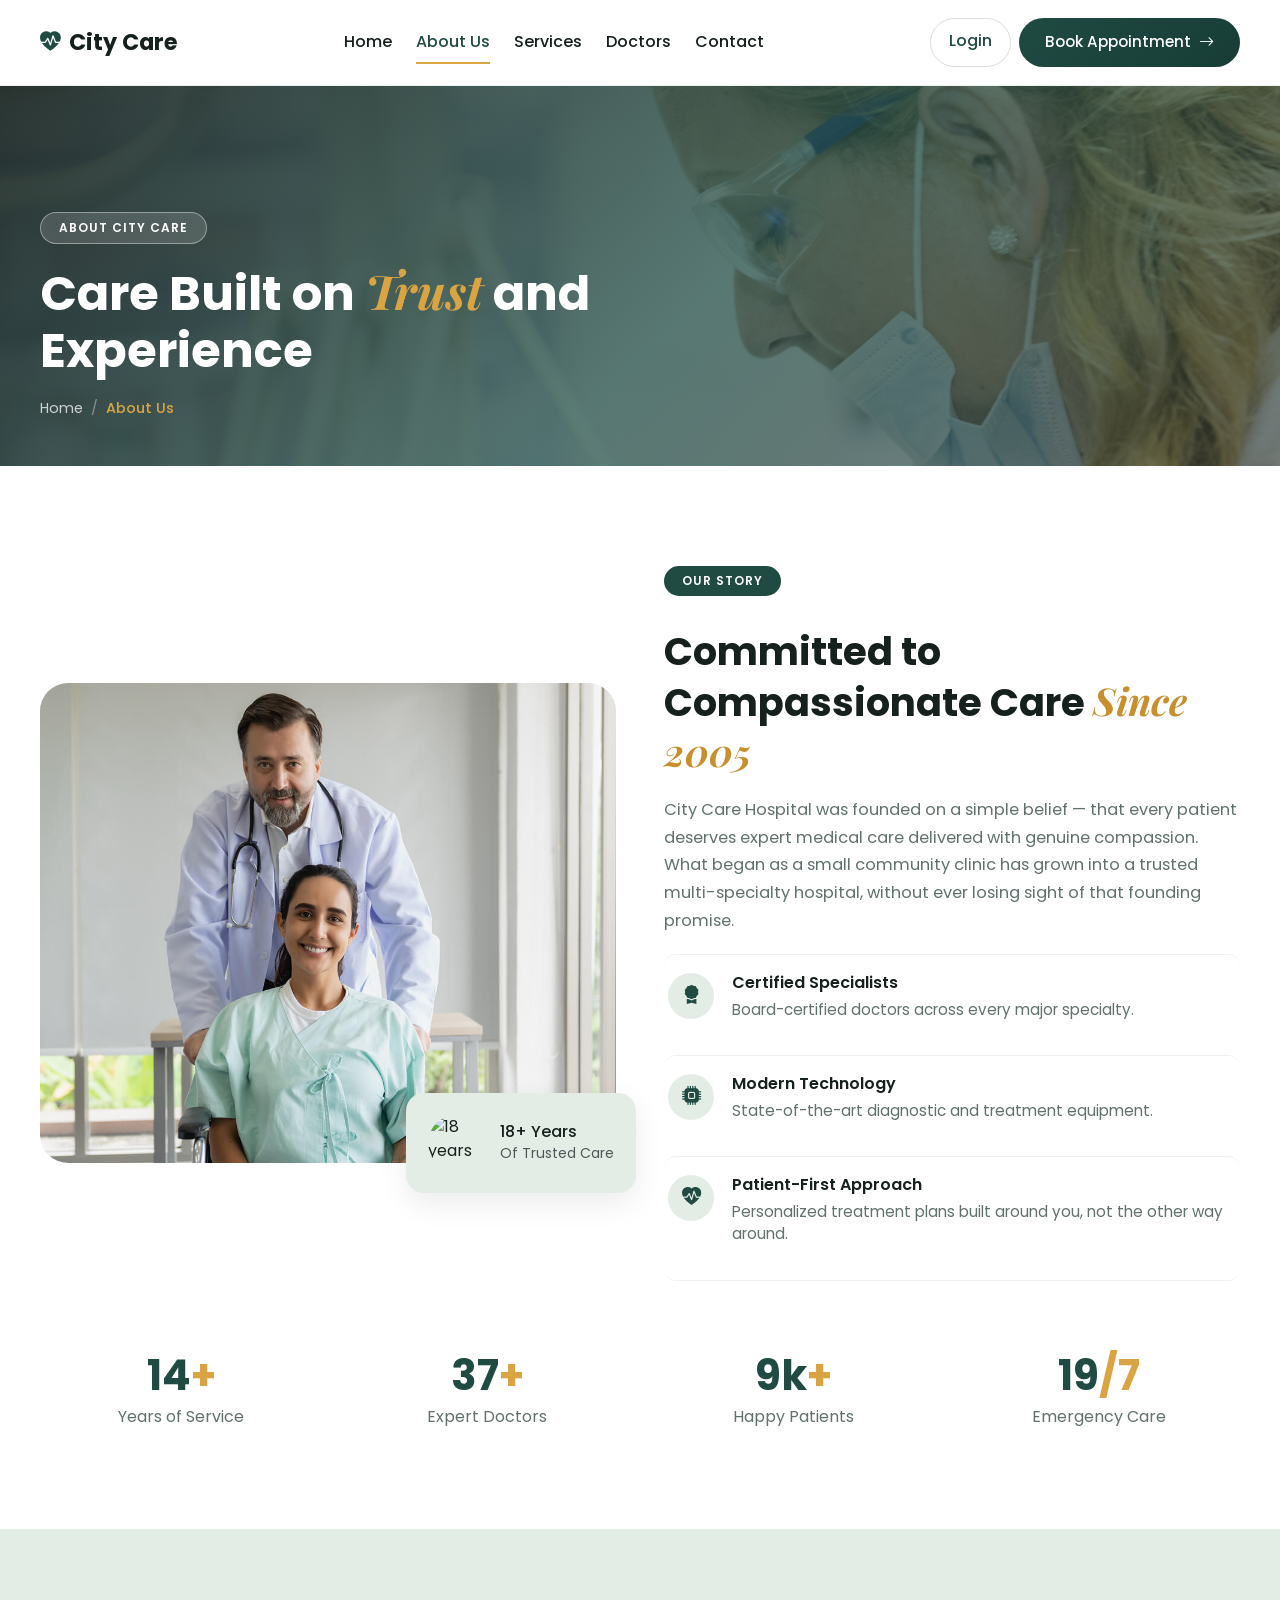
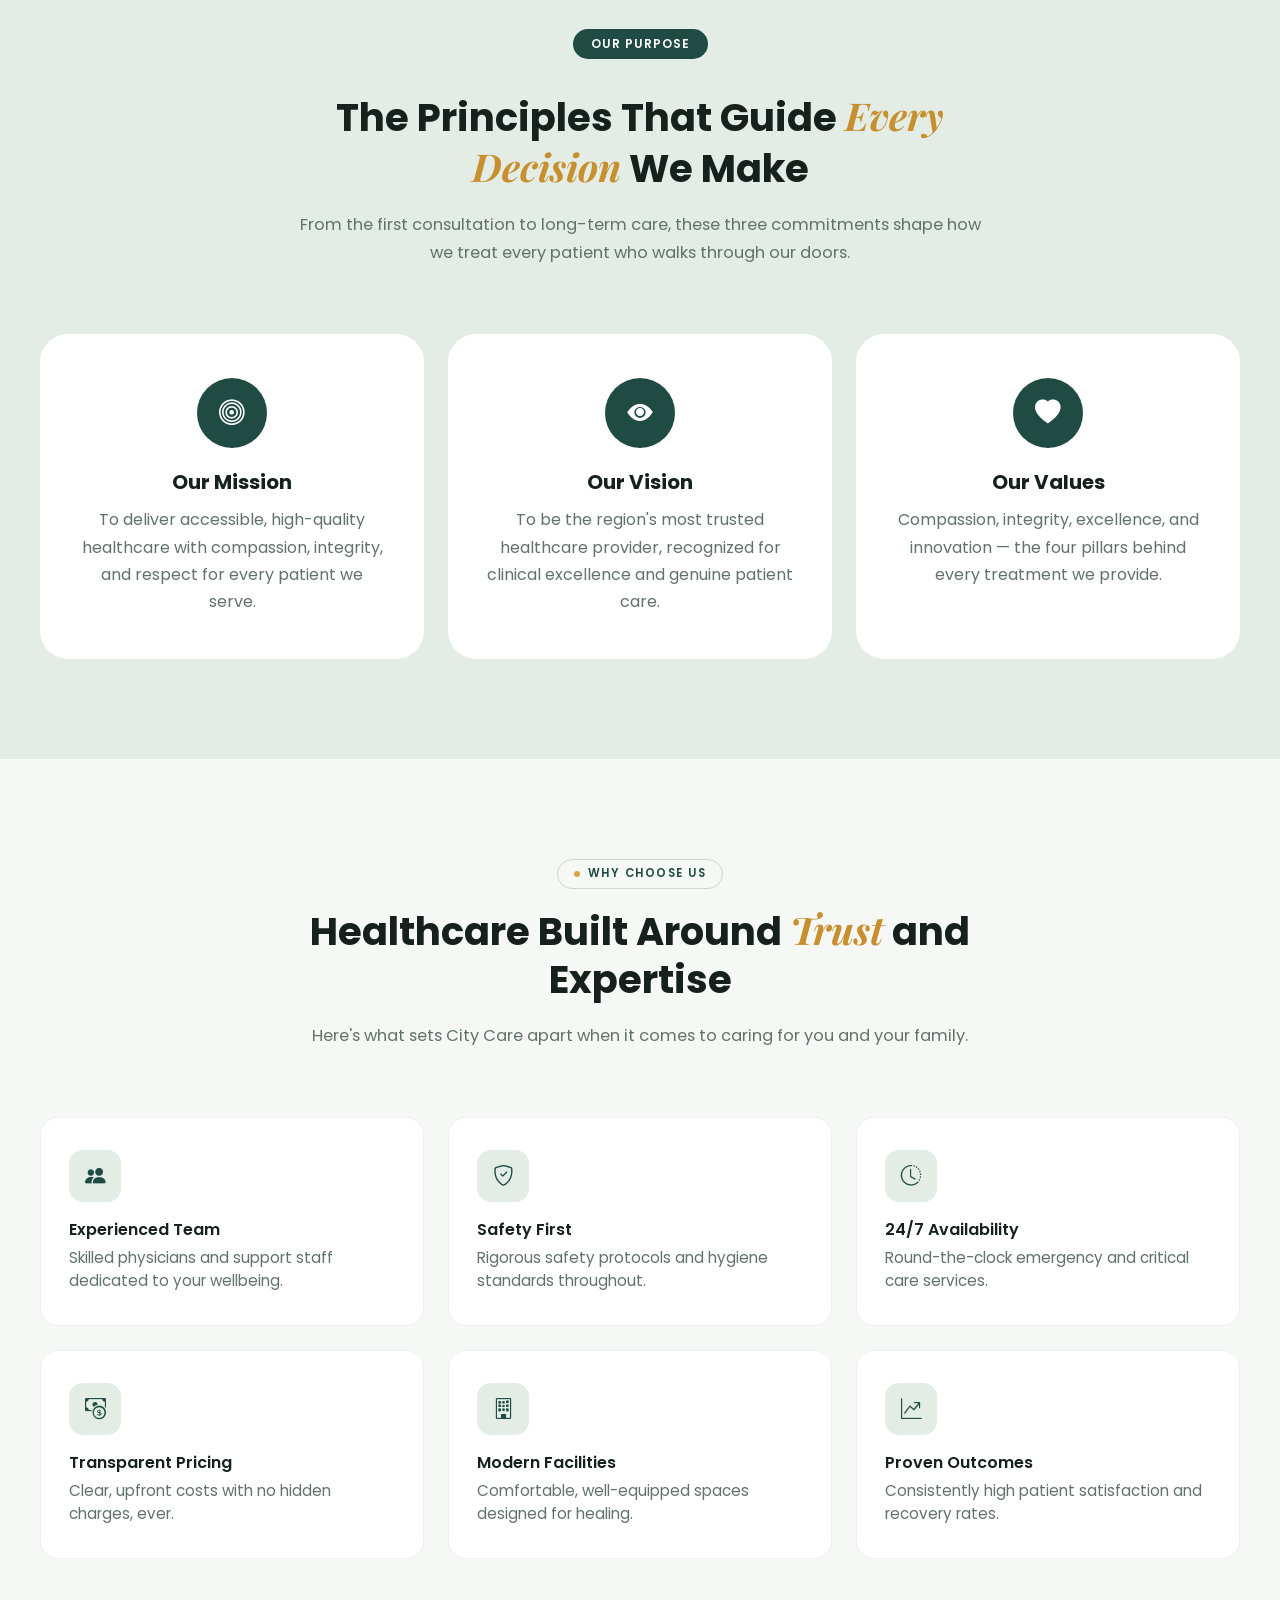
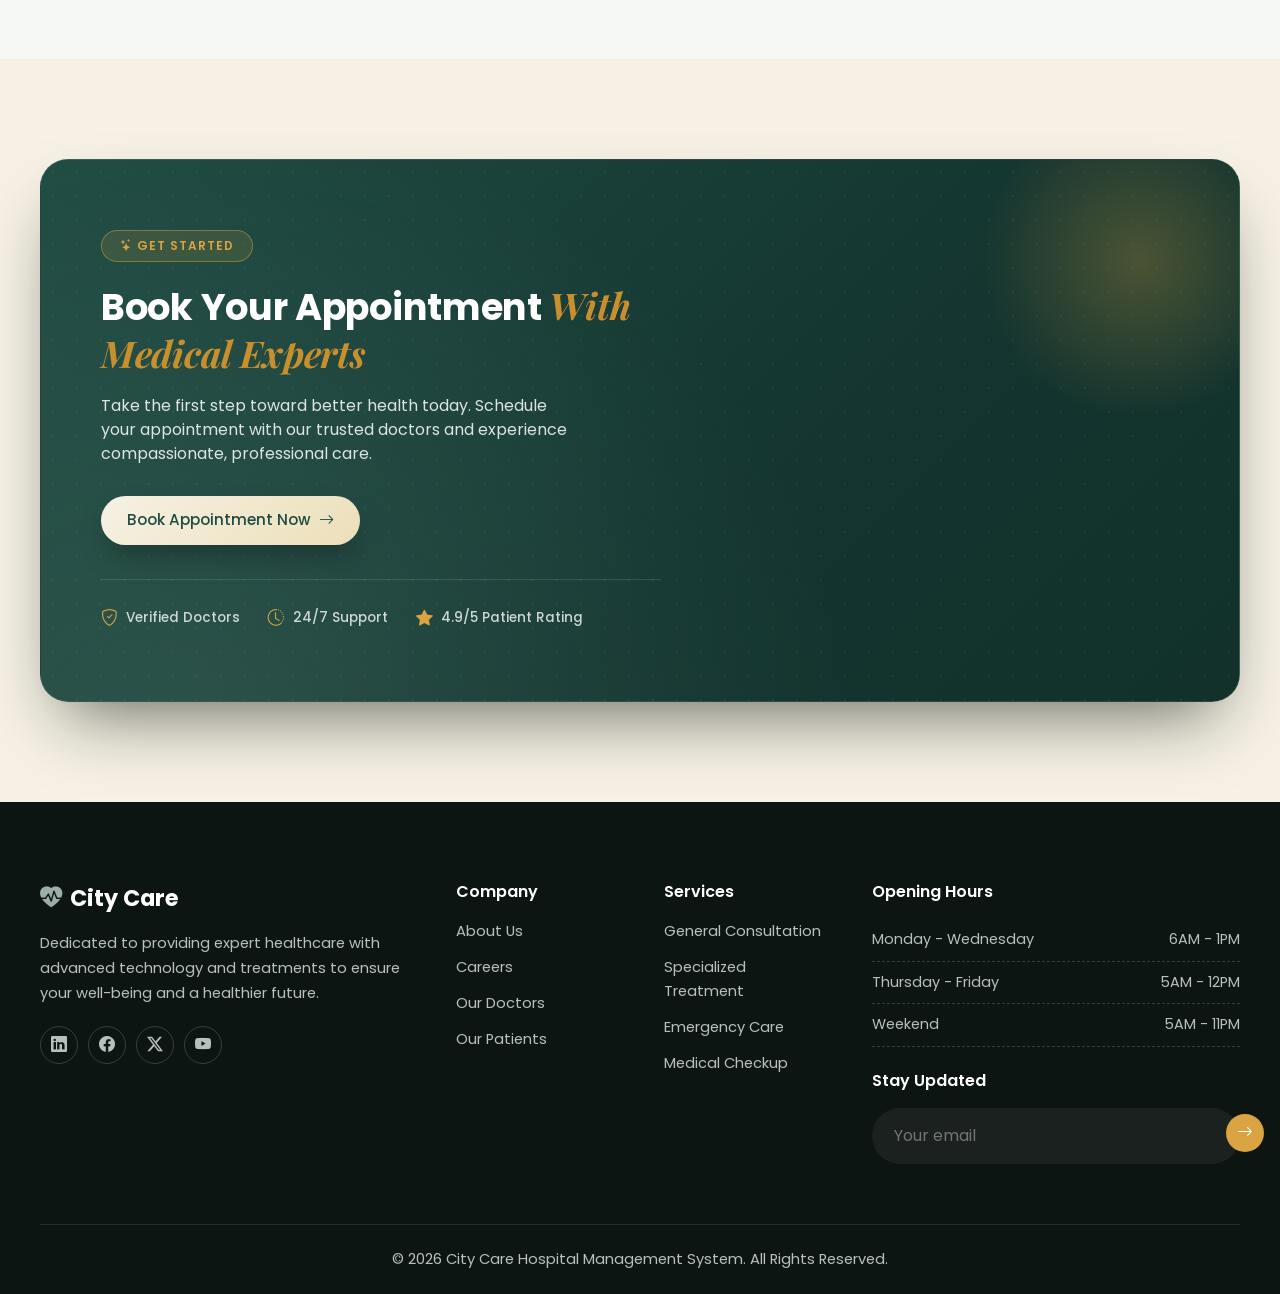
==== commit 64af8c51: "number coundown add" ====
--- a/about.html
+++ b/about.html
@@ -349,6 +349,67 @@
     }, { threshold: 0.15, rootMargin: '0px 0px -60px 0px' });
     revealEls.forEach(function (el) { observer.observe(el); });
   });
+
+  // Animated count-up for stats numbers
+  document.addEventListener('DOMContentLoaded', function () {
+    var statEls = document.querySelectorAll('.stats-row h3');
+    if (!statEls.length) return;
+
+    var reduceMotion = window.matchMedia && window.matchMedia('(prefers-reduced-motion: reduce)').matches;
+
+    function parseStat(el) {
+      var textNode = el.childNodes[0];
+      if (!textNode || textNode.nodeType !== 3) return null;
+      var match = textNode.textContent.trim().match(/^(\d+)(.*)$/);
+      if (!match) return null;
+      return { el: el, node: textNode, target: parseInt(match[1], 10), suffix: match[2] };
+    }
+
+    var stats = [];
+    statEls.forEach(function (el) {
+      var stat = parseStat(el);
+      if (stat) {
+        stats.push(stat);
+        if (!reduceMotion) stat.node.textContent = '0' + stat.suffix;
+      }
+    });
+
+    if (reduceMotion || !stats.length) return;
+
+    function animateStat(stat) {
+      var duration = 1600;
+      var start = null;
+      function step(ts) {
+        if (!start) start = ts;
+        var progress = Math.min((ts - start) / duration, 1);
+        var eased = 1 - Math.pow(1 - progress, 3);
+        stat.node.textContent = Math.floor(eased * stat.target) + stat.suffix;
+        if (progress < 1) {
+          requestAnimationFrame(step);
+        } else {
+          stat.node.textContent = stat.target + stat.suffix;
+        }
+      }
+      requestAnimationFrame(step);
+    }
+
+    if (!('IntersectionObserver' in window)) {
+      stats.forEach(animateStat);
+      return;
+    }
+
+    var statObserver = new IntersectionObserver(function (entries) {
+      entries.forEach(function (entry) {
+        if (entry.isIntersecting) {
+          var stat = stats.find(function (s) { return s.el === entry.target; });
+          if (stat) animateStat(stat);
+          statObserver.unobserve(entry.target);
+        }
+      });
+    }, { threshold: 0.4 });
+
+    stats.forEach(function (stat) { statObserver.observe(stat.el); });
+  });
 </script>
 </body>
 </html>
--- a/css/style.css
+++ b/css/style.css
@@ -959,7 +959,7 @@
   .hero-title { font-size: 2.6rem; }
   .hero-carousel-arrow { width: 40px; height: 40px; font-size: 1rem; }
 
-  .about-quote-card { position: static; margin-top: -40px; margin-left: auto; margin-right: auto; }
+  .about-quote-card { position: relative; z-index: 2; right: auto; bottom: auto; margin-top: -40px; margin-left: auto; margin-right: auto; }
 
   .services-box { padding: 40px; }
   .service-card img { height: 220px; }
@@ -998,7 +998,7 @@
   .hero-carousel-indicators { left: 0; right: 0; justify-content: center; }
 
   .about-img-wrap { margin-bottom: 60px; }
-  .about-quote-card { position: static; margin-top: -50px; max-width: 100%; }
+  .about-quote-card { position: relative; z-index: 2; right: auto; bottom: auto; margin-top: -50px; max-width: 100%; }
 
   .feature-row { flex-direction: column; gap: 10px; text-align: center; align-items: center; }
 
--- a/css/about.css
+++ b/css/about.css
@@ -28,7 +28,7 @@
   inset: 0;
   background: linear-gradient(135deg, rgba(15,28,25,0.88) 0%, rgba(31,75,67,0.72) 55%, rgba(15,28,25,0.55) 100%);
 }
-.page-header .container { padding-top: 120px; padding-bottom: 40px; }
+.page-header .container { padding-top: 120px; padding-bottom: 40px; padding-left: var(--sec-pad-x); padding-right: var(--sec-pad-x); }
 .page-header .badge-pill { margin-bottom: 18px; }
 .page-header h1 {
   font-size: 3rem;
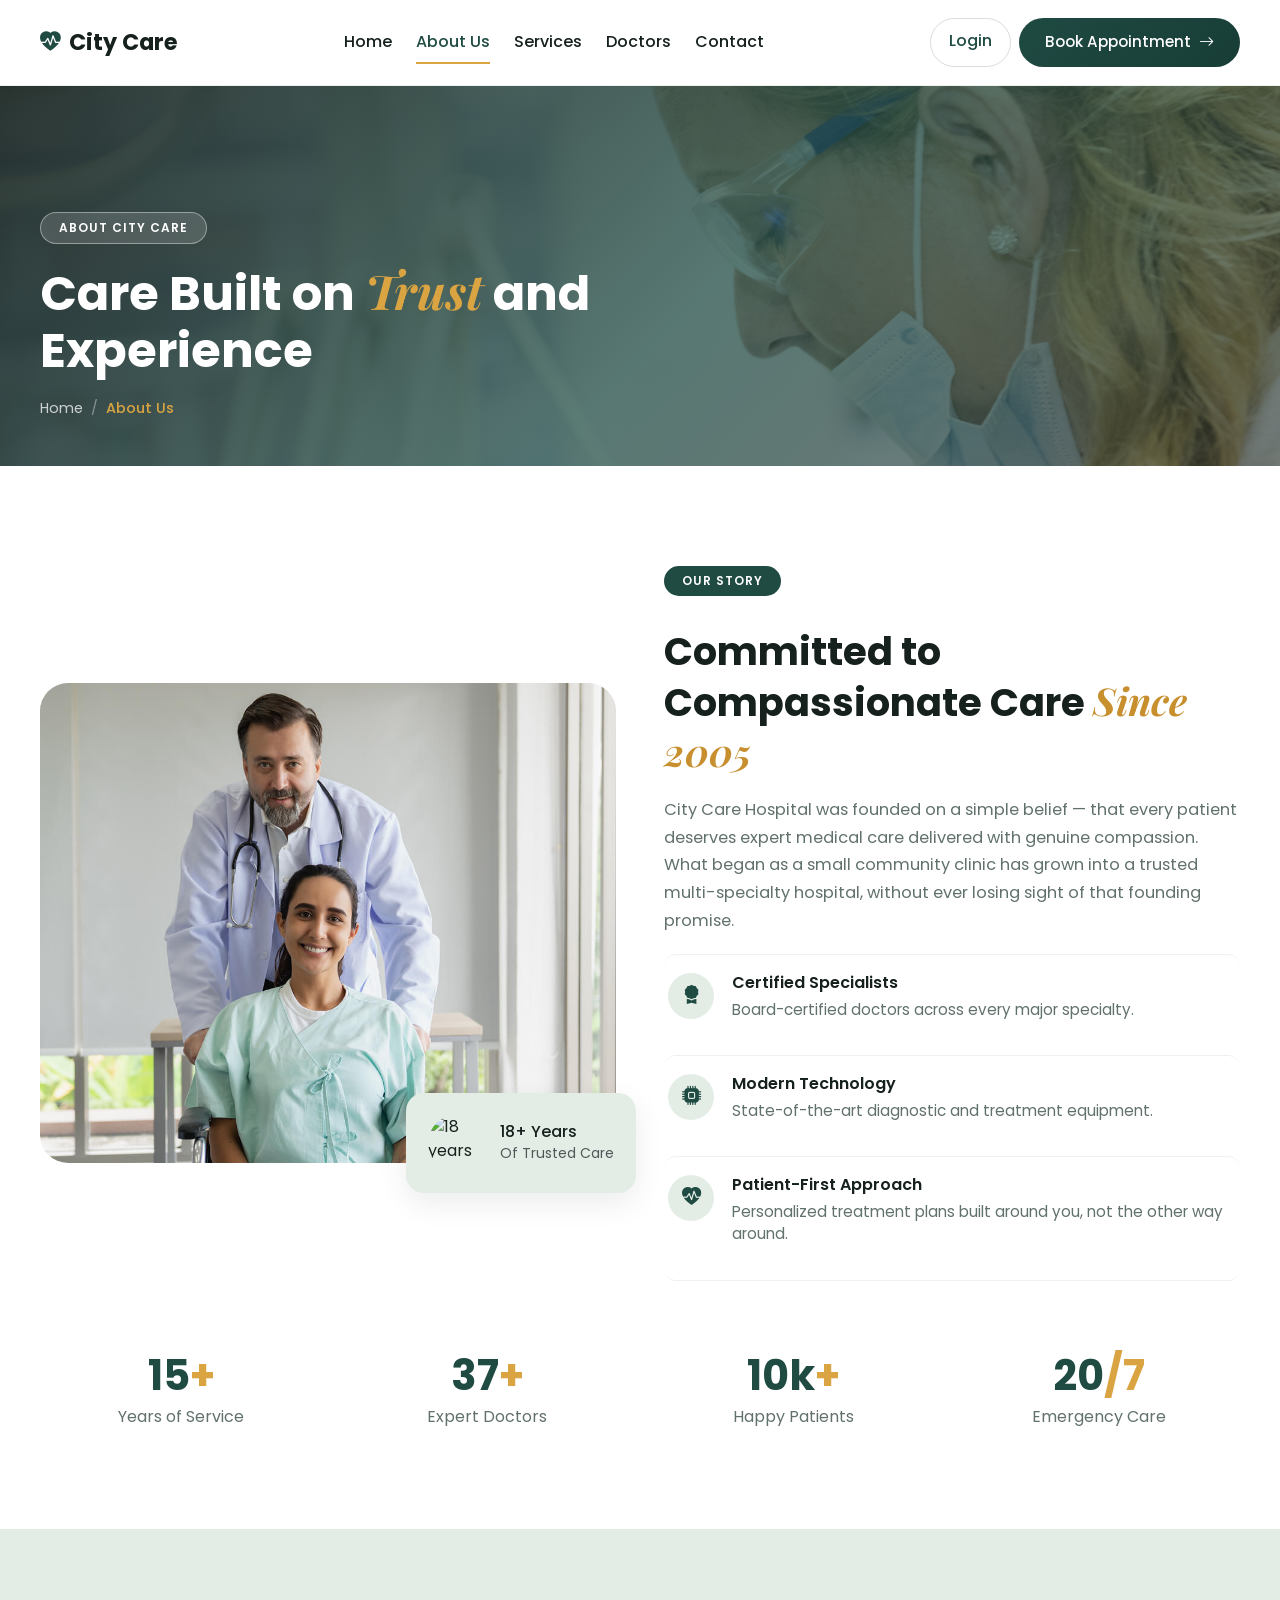
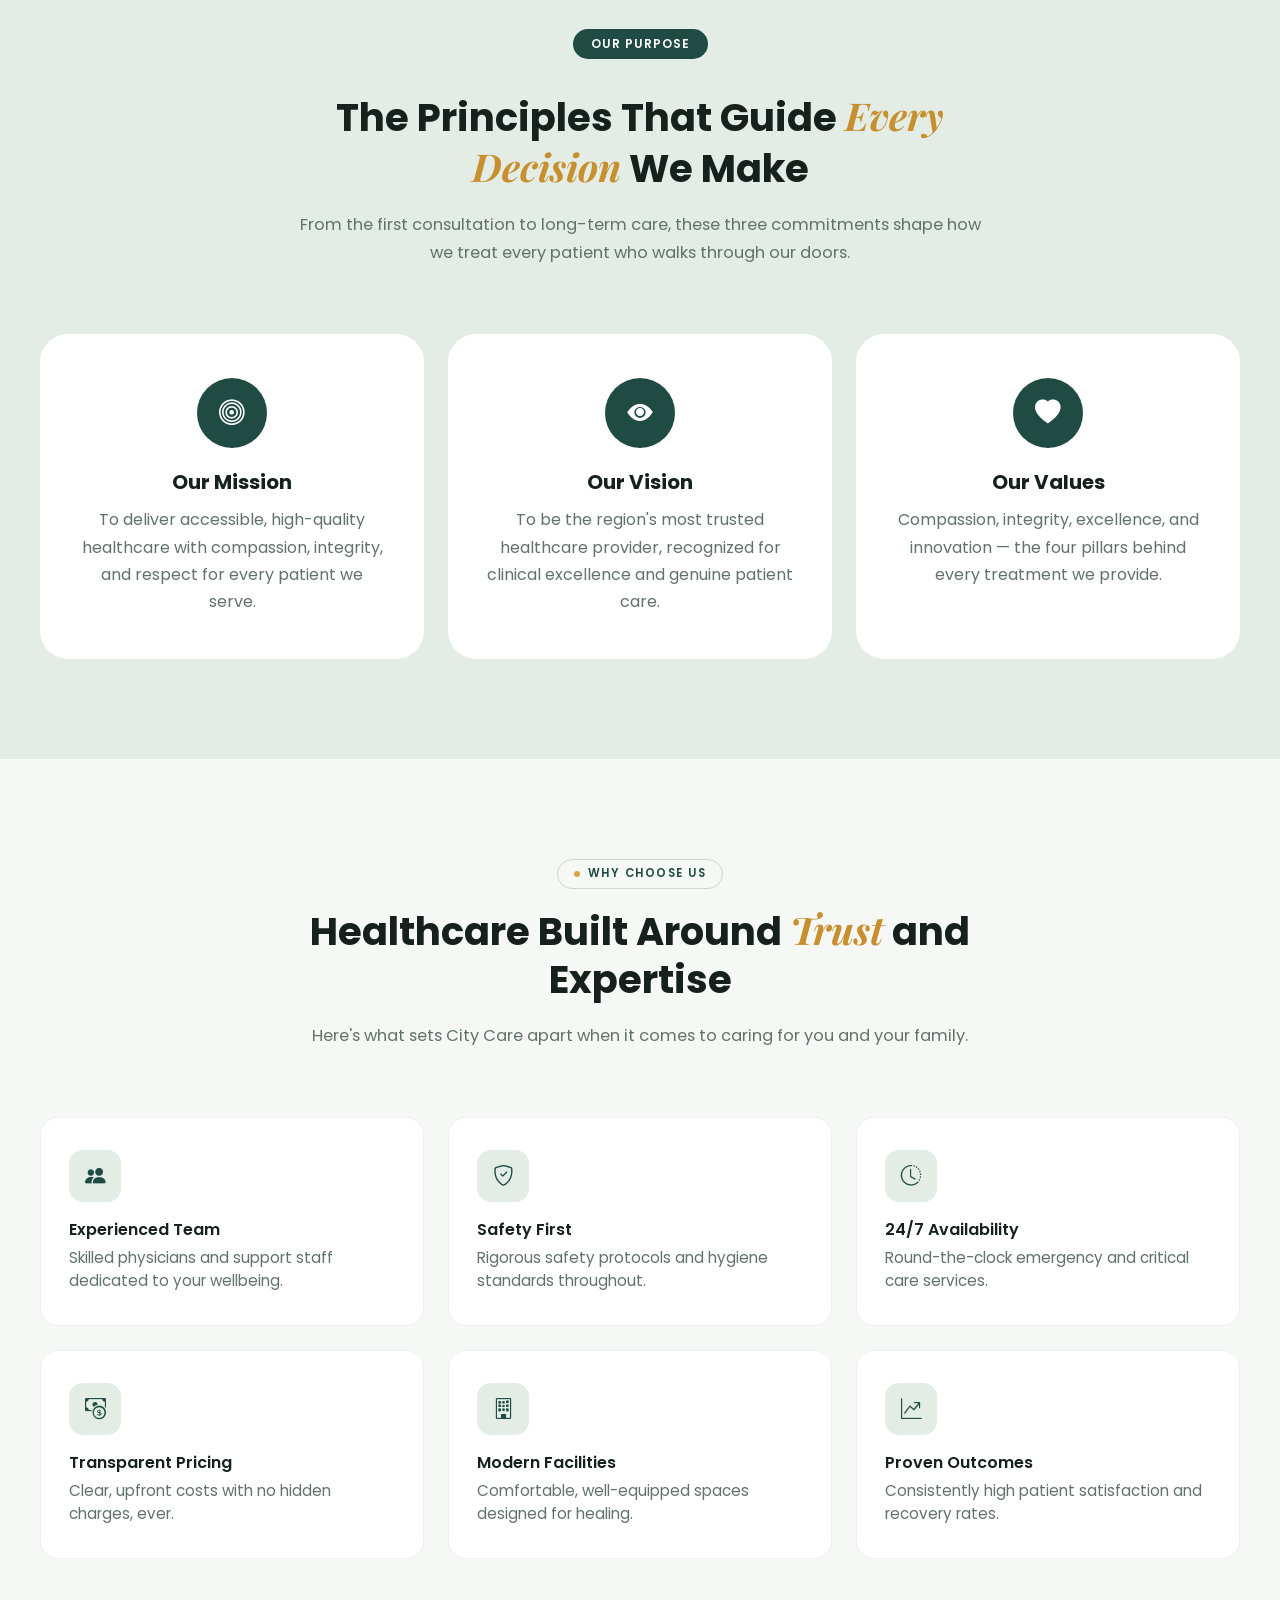
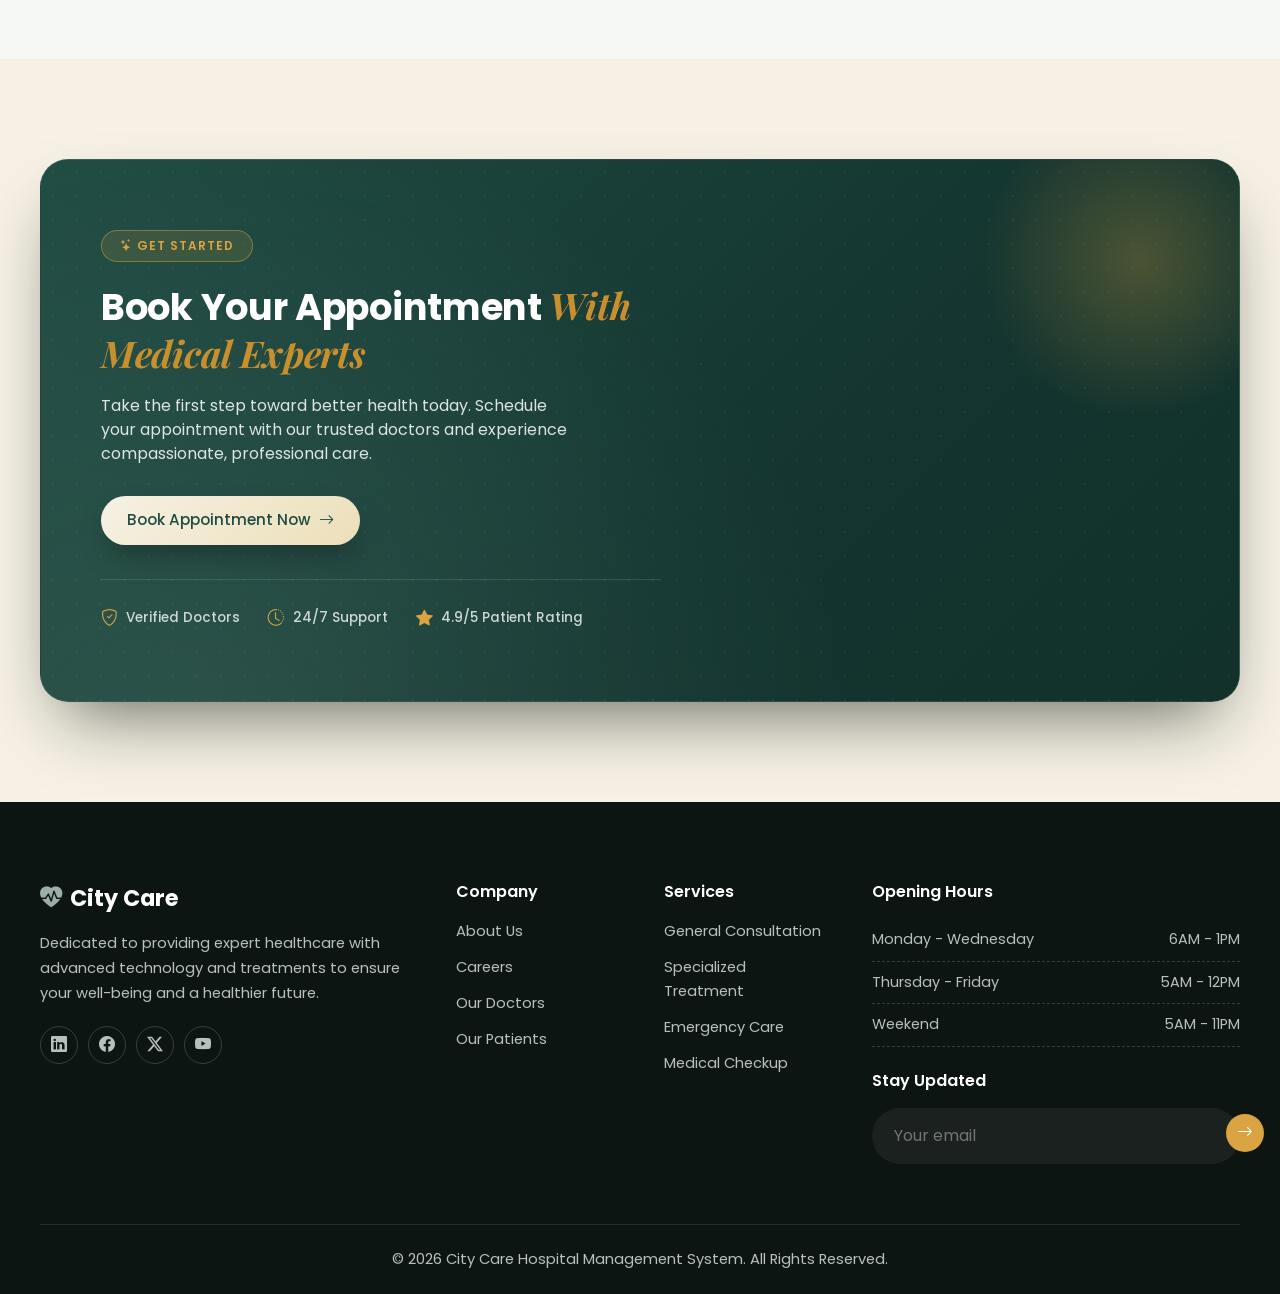
==== commit 6733058f: "doctor page design and crud operation add" ====
--- a/about.html
+++ b/about.html
@@ -38,7 +38,7 @@
             <li class="nav-item"><a class="nav-link" href="index.html">Home</a></li>
             <li class="nav-item"><a class="nav-link active" href="about.html">About Us</a></li>
             <li class="nav-item"><a class="nav-link" href="services.html">Services</a></li>
-            <li class="nav-item"><a class="nav-link" href="doctors.html">Doctors</a></li>
+            <li class="nav-item"><a class="nav-link" href="doctors.php">Doctors</a></li>
             <li class="nav-item"><a class="nav-link" href="contact.html">Contact</a></li>
           </ul>
           <div class="d-flex gap-2 justify-content-center mt-3 mt-lg-0">
@@ -270,7 +270,7 @@
         <ul class="footer-links">
           <li><a href="about.html">About Us</a></li>
           <li><a href="#">Careers</a></li>
-          <li><a href="doctors.html">Our Doctors</a></li>
+          <li><a href="doctors.php">Our Doctors</a></li>
           <li><a href="#">Our Patients</a></li>
         </ul>
       </div>
--- a/css/style.css
+++ b/css/style.css
@@ -501,18 +501,92 @@
   text-decoration: none;
 }
 .play-circle {
-  width: 46px; height: 46px;
-  border: 1px solid rgba(255,255,255,0.6);
+  position: relative;
+  width: 52px; height: 52px;
+  background: rgba(255,255,255,0.14);
+  backdrop-filter: blur(6px);
+  -webkit-backdrop-filter: blur(6px);
+  border: 1.5px solid rgba(255,255,255,0.75);
   border-radius: 50%;
   display: flex; align-items: center; justify-content: center;
-  font-size: 1.1rem;
-  transition: background 0.3s ease, transform 0.3s ease, border-color 0.3s ease;
+  font-size: 1.15rem;
+  color: #fff;
+  box-shadow: 0 6px 18px rgba(0,0,0,0.25);
+  animation: playBreathe 2.6s ease-in-out infinite;
+  transition: background 0.3s ease, transform 0.3s ease, border-color 0.3s ease, box-shadow 0.3s ease;
+  z-index: 1;
+}
+.play-circle i { position: relative; margin-left: 2px; }
+/* Infinite outward "wave" ripple — two glowing gold rings staggered so the pulse never stops */
+.play-circle::before,
+.play-circle::after {
+  content: '';
+  position: absolute;
+  inset: 0;
+  border-radius: 50%;
+  border: 1.5px solid var(--accent);
+  animation: playWave 2.6s cubic-bezier(0.2, 0.6, 0.4, 1) infinite;
+  pointer-events: none;
+  z-index: -1;
+}
+.play-circle::after { animation-delay: 1.3s; }
+@keyframes playWave {
+  0% { transform: scale(1); opacity: 0.85; }
+  100% { transform: scale(1.9); opacity: 0; }
+}
+@keyframes playBreathe {
+  0%, 100% { box-shadow: 0 6px 18px rgba(0,0,0,0.25), 0 0 0 0 rgba(212,168,83,0.35); }
+  50% { box-shadow: 0 6px 18px rgba(0,0,0,0.25), 0 0 0 10px rgba(212,168,83,0); }
+}
+@media (prefers-reduced-motion: reduce) {
+  .play-circle { animation: none; }
+  .play-circle::before, .play-circle::after { animation: none; display: none; }
 }
 .watch-now:hover { color: #fff; }
 .watch-now:hover .play-circle {
   background: var(--accent);
   border-color: var(--accent);
+  transform: scale(1.1);
+  box-shadow: 0 8px 24px rgba(212,168,83,0.4);
+}
+.watch-now:hover .play-circle::before,
+.watch-now:hover .play-circle::after {
+  border-color: #fff;
+}
+
+/* ============ VIDEO MODAL ============ */
+.video-modal .modal-dialog { max-width: 900px; }
+.video-modal .modal-content {
+  position: relative;
+  background: #000;
+  border: none;
+  border-radius: var(--radius-lg);
+  overflow: hidden;
+  box-shadow: 0 30px 80px rgba(0,0,0,0.55);
+}
+.video-modal .ratio iframe { border: 0; }
+.video-modal .btn-close-video {
+  position: absolute;
+  top: 14px; right: 14px;
+  width: 38px; height: 38px;
+  background: rgba(0,0,0,0.5);
+  backdrop-filter: blur(4px);
+  color: #fff;
+  border: 1px solid rgba(255,255,255,0.3);
+  border-radius: 50%;
+  display: flex; align-items: center; justify-content: center;
+  font-size: 1rem;
+  cursor: pointer;
+  transition: background 0.25s ease, transform 0.25s ease, border-color 0.25s ease;
+  z-index: 5;
+}
+.video-modal .btn-close-video:hover {
+  background: var(--accent);
+  border-color: var(--accent);
   transform: scale(1.08);
+}
+@media (max-width: 767px) {
+  .video-modal .btn-close-video { top: 10px; right: 10px; width: 34px; height: 34px; font-size: 0.9rem; }
 }
 
 /* ============ ABOUT ============ */
@@ -1031,6 +1105,8 @@
   .cta-trust-row { justify-content: center; margin-left: auto; margin-right: auto; }
 
   .site-footer { text-align: center; padding-top: 50px; }
+  .footer-brand { justify-content: center; }
   .footer-socials { justify-content: center; }
+  .site-footer .col-6 { flex: 0 0 100%; max-width: 100%; }
   .hours-row { text-align: left; }
 }
